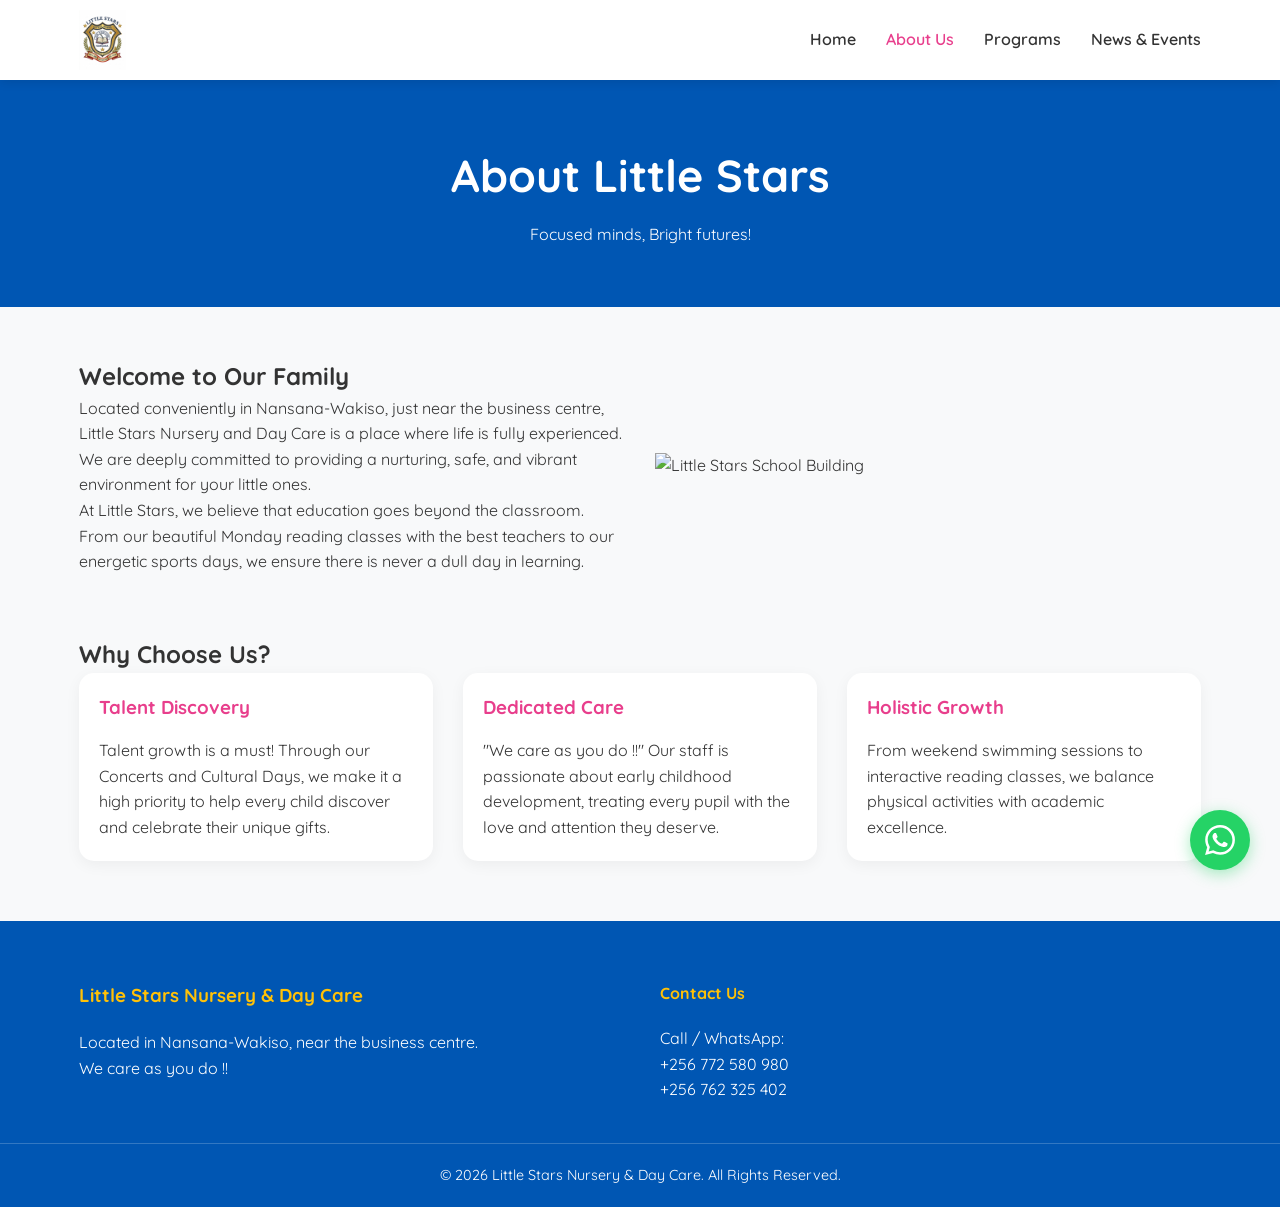
==== about.html @ c2364128 "Initial commit" ====
<!DOCTYPE html>
<html lang="en">
<head>
    <meta charset="UTF-8">
    <meta name="viewport" content="width=device-width, initial-scale=1.0">
    <title>About Us | Little Stars Nursery & DayCare</title>
    
    <link rel="preconnect" href="https://fonts.googleapis.com">
    <link rel="preconnect" href="https://fonts.gstatic.com" crossorigin>
    <link href="https://fonts.googleapis.com/css2?family=Quicksand:wght@400;600;700&display=swap" rel="stylesheet">
    
    <link rel="stylesheet" href="style.css">
</head>
<body>

    <!-- Main Navigation Header -->
    <header class="site-header">
        <div class="container header-container">
            <div class="logo">
                <a href="home.html">
                    <img src="assets/logo.png" alt="Little Stars Nursery Logo">
                </a>
            </div>
            <nav class="main-nav">
                <ul class="nav-links">
                    <li><a href="home.html">Home</a></li>
                    <li><a href="about.html" class="active">About Us</a></li>
                    <li><a href="programs.html">Programs</a></li>
                    <li><a href="news.html">News & Events</a></li>
                </ul>
            </nav>
            <button class="mobile-menu-btn" aria-label="Open Menu">
                <span class="hamburger"></span>
            </button>
        </div>
    </header>

    <main>
        <!-- Page Title Section -->
        <section class="page-header">
            <div class="container">
                <h1>About Little Stars</h1>
                <p>Focused minds, Bright futures!</p>
            </div>
        </section>

        <!-- About Content Section -->
        <section class="about-content container">
            <div class="about-grid">
                <div class="about-text">
                    <h2>Welcome to Our Family</h2>
                    <p>Located conveniently in Nansana-Wakiso, just near the business centre, Little Stars Nursery and Day Care is a place where life is fully experienced. We are deeply committed to providing a nurturing, safe, and vibrant environment for your little ones.</p>
                    
                    <p>At Little Stars, we believe that education goes beyond the classroom. From our beautiful Monday reading classes with the best teachers to our energetic sports days, we ensure there is never a dull day in learning.</p>
                </div>
                <div class="about-image">
                    <!-- Placeholder for a good group photo or school building photo -->
                    <img src="assets/school-building.jpg" alt="Little Stars School Building" loading="lazy">
                </div>
            </div>

            <div class="core-values">
                <h2>Why Choose Us?</h2>
                <div class="values-grid">
                    <div class="value-card">
                        <h3>Talent Discovery</h3>
                        <p>Talent growth is a must! Through our Concerts and Cultural Days, we make it a high priority to help every child discover and celebrate their unique gifts.</p>
                    </div>
                    <div class="value-card">
                        <h3>Dedicated Care</h3>
                        <p>"We care as you do !!" Our staff is passionate about early childhood development, treating every pupil with the love and attention they deserve.</p>
                    </div>
                    <div class="value-card">
                        <h3>Holistic Growth</h3>
                        <p>From weekend swimming sessions to interactive reading classes, we balance physical activities with academic excellence.</p>
                    </div>
                </div>
            </div>
        </section>
    </main>

    <!-- Professional Footer -->
    <footer class="site-footer">
        <div class="container footer-grid">
            <div class="footer-info">
                <h3>Little Stars Nursery & Day Care</h3>
                <p>Located in Nansana-Wakiso, near the business centre.<br>We care as you do !!</p>
            </div>
            <div class="footer-contact">
                <h4>Contact Us</h4>
                <p>Call / WhatsApp:</p>
                <p>+256 772 580 980</p> 
                <p>+256 762 325 402</p>
            </div>
        </div>
        <div class="footer-bottom">
            <p>&copy; 2026 Little Stars Nursery & Day Care. All Rights Reserved.</p>
        </div>
    </footer>

    <!-- Floating WhatsApp CTA -->
    <a href="https://wa.me/256762325402" class="floating-whatsapp" target="_blank" rel="noopener noreferrer" aria-label="Chat with us on WhatsApp">
        <svg viewBox="0 0 24 24" width="30" height="30" fill="currentColor">
            <path d="M17.472 14.382c-.297-.149-1.758-.867-2.03-.967-.273-.099-.471-.148-.67.15-.197.297-.767.966-.94 1.164-.173.199-.347.223-.644.075-.297-.15-1.255-.463-2.39-1.475-.883-.788-1.48-1.761-1.653-2.059-.173-.297-.018-.458.13-.606.134-.133.298-.347.446-.52.149-.174.198-.298.298-.497.099-.198.05-.371-.025-.52-.075-.149-.669-1.612-.916-2.207-.242-.579-.487-.5-.669-.51a12.8 12.8 0 0 0-.57-.01c-.198 0-.52.074-.792.372-.272.297-1.04 1.016-1.04 2.479 0 1.462 1.065 2.875 1.213 3.074.149.198 2.095 3.2 5.077 4.487.709.306 1.262.489 1.694.625.712.227 1.36.195 1.871.118.571-.085 1.758-.719 2.006-1.413.248-.694.248-1.289.173-1.413-.074-.124-.272-.198-.57-.347m-5.421 7.403h-.004a9.87 9.87 0 0 1-5.031-1.378l-.361-.214-3.741.982.998-3.648-.235-.374a9.86 9.86 0 0 1-1.51-5.26c.001-5.45 4.436-9.884 9.888-9.884 2.64 0 5.122 1.03 6.988 2.898a9.825 9.825 0 0 1 2.893 6.994c-.003 5.45-4.437 9.884-9.885 9.884m8.413-18.297A11.815 11.815 0 0 0 12.05 0C5.495 0 .16 5.335.157 11.892c0 2.096.547 4.142 1.588 5.945L.057 24l6.305-1.654a11.882 11.882 0 0 0 5.683 1.448h.005c6.554 0 11.89-5.335 11.893-11.893a11.821 11.821 0 0 0-3.48-8.413z"/>
        </svg>
    </a>

    <script src="app.js"></script>
</body>
</html>
---- style.css ----
/* ==========================================================================
   CSS Variables & Base Styles
   ========================================================================== */
:root {
    /* Playful but professional color palette */
    --primary-blue: #0056b3;
    --secondary-pink: #e83e8c;
    --accent-yellow: #ffc107;
    --text-dark: #333333;
    --text-light: #666666;
    --bg-light: #f8f9fa;
    --white: #ffffff;
    
    /* Typography */
    --font-main: 'Quicksand', sans-serif;
    
    /* Spacing & Shadows */
    --transition: all 0.3s ease;
    --card-shadow: 0 4px 15px rgba(0, 0, 0, 0.05);
    --card-shadow-hover: 0 10px 25px rgba(0, 0, 0, 0.1);
}

* {
    margin: 0;
    padding: 0;
    box-sizing: border-box;
}

body {
    font-family: var(--font-main);
    color: var(--text-dark);
    line-height: 1.6;
    background-color: var(--bg-light);
}

img {
    max-width: 100%;
    height: auto;
    display: block;
}

a {
    text-decoration: none;
    color: inherit;
}

.container {
    width: 90%;
    max-width: 1200px;
    margin: 0 auto;
    padding: 0 15px;
}

.section-title h2 {
    text-align: center;
    color: var(--primary-blue);
    font-size: 2.5rem;
    margin-bottom: 10px;
}

.section-title p {
    text-align: center;
    color: var(--text-light);
    margin-bottom: 40px;
    font-size: 1.1rem;
}

/* ==========================================================================
   Header & Navigation
   ========================================================================== */
.site-header {
    background: var(--white);
    box-shadow: 0 2px 10px rgba(0,0,0,0.1);
    position: sticky;
    top: 0;
    z-index: 1000;
}

.header-container {
    display: flex;
    justify-content: space-between;
    align-items: center;
    height: 80px;
}

.logo img {
    height: 60px;
}

.nav-links {
    display: flex;
    list-style: none;
    gap: 30px;
}

.nav-links a {
    font-weight: 600;
    color: var(--text-dark);
    transition: var(--transition);
}

.nav-links a:hover,
.nav-links a.active {
    color: var(--secondary-pink);
}

.mobile-menu-btn {
    display: none;
    background: none;
    border: none;
    cursor: pointer;
}

.hamburger {
    display: block;
    width: 25px;
    height: 3px;
    background: var(--primary-blue);
    position: relative;
}

.hamburger::before,
.hamburger::after {
    content: '';
    position: absolute;
    width: 25px;
    height: 3px;
    background: var(--primary-blue);
    left: 0;
}

.hamburger::before { top: -8px; }
.hamburger::after { bottom: -8px; }

/* ==========================================================================
   Hero Section (Home Page)
   ========================================================================== */
.hero-section {
    background: linear-gradient(rgba(0, 86, 179, 0.8), rgba(232, 62, 140, 0.8)), url('assets/school-building.jpg') center/cover;
    color: var(--white);
    text-align: center;
    padding: 100px 20px;
}

.hero-content h1 {
    font-size: 3.5rem;
    margin-bottom: 20px;
}

.hero-content p {
    font-size: 1.2rem;
    max-width: 700px;
    margin: 0 auto 30px;
}

.hero-buttons {
    display: flex;
    gap: 20px;
    justify-content: center;
}

.btn {
    padding: 12px 30px;
    border-radius: 50px;
    font-weight: 700;
    transition: var(--transition);
    cursor: pointer;
    border: none;
}

.primary-btn {
    background-color: var(--accent-yellow);
    color: var(--text-dark);
}

.primary-btn:hover {
    background-color: #e0a800;
}

.secondary-btn {
    background-color: transparent;
    border: 2px solid var(--white);
    color: var(--white);
}

.secondary-btn:hover {
    background-color: var(--white);
    color: var(--primary-blue);
}

/* ==========================================================================
   Page Headers (About, Programs, News)
   ========================================================================== */
.page-header {
    background-color: var(--primary-blue);
    color: var(--white);
    text-align: center;
    padding: 60px 20px;
    margin-bottom: 50px;
}

.page-header h1 {
    font-size: 2.8rem;
    margin-bottom: 10px;
}

/* ==========================================================================
   Grids & Cards (Shared across all pages)
   ========================================================================== */
.programs-grid,
.about-grid,
.values-grid,
.video-grid {
    display: grid;
    gap: 30px;
    margin-bottom: 60px;
}

.programs-grid, .values-grid, .video-grid {
    grid-template-columns: repeat(auto-fit, minmax(300px, 1fr));
}

.about-grid {
    grid-template-columns: 1fr 1fr;
    align-items: center;
}

.program-card, .value-card {
    background: var(--white);
    border-radius: 15px;
    overflow: hidden;
    box-shadow: var(--card-shadow);
    transition: var(--transition);
    padding: 20px; /* For value cards */
}

.program-card {
    padding: 0; /* Override for image cards */
}

.program-card:hover, .value-card:hover {
    transform: translateY(-5px);
    box-shadow: var(--card-shadow-hover);
}

.card-image {
    width: 100%;
    height: 250px;
    object-fit: cover;
}

.card-content {
    padding: 25px;
}

.card-content h3, .value-card h3 {
    color: var(--secondary-pink);
    margin-bottom: 15px;
}

.btn-learn-more {
    background-color: var(--primary-blue);
    color: var(--white);
    border: none;
    padding: 10px 20px;
    border-radius: 5px;
    margin-top: 15px;
    cursor: pointer;
    font-weight: 600;
    transition: var(--transition);
}

.btn-learn-more:hover {
    background-color: var(--secondary-pink);
}

/* ==========================================================================
   Tabs Section (Home Page)
   ========================================================================== */
.tab-buttons {
    display: flex;
    justify-content: center;
    gap: 15px;
    margin-bottom: 30px;
    flex-wrap: wrap;
}

.tab-btn {
    padding: 10px 25px;
    border: 2px solid var(--primary-blue);
    background: transparent;
    color: var(--primary-blue);
    border-radius: 50px;
    cursor: pointer;
    font-weight: 600;
    transition: var(--transition);
}

.tab-btn.active, .tab-btn:hover {
    background: var(--primary-blue);
    color: var(--white);
}

.tab-content {
    display: none;
    animation: fadeIn 0.5s;
    background: var(--white);
    border-radius: 15px;
    overflow: hidden;
    box-shadow: var(--card-shadow);
}

.tab-content.active {
    display: flex; /* Flex to sit image and text side-by-side */
}

.tab-content img {
    width: 50%;
    object-fit: cover;
}

.tab-text {
    padding: 40px;
    width: 50%;
    display: flex;
    flex-direction: column;
    justify-content: center;
}

.tab-text h3 {
    color: var(--secondary-pink);
    margin-bottom: 15px;
    font-size: 1.8rem;
}

@keyframes fadeIn {
    from { opacity: 0; transform: translateY(10px); }
    to { opacity: 1; transform: translateY(0); }
}

/* ==========================================================================
   News & Events Layouts
   ========================================================================== */
.video-wrapper iframe {
    border-radius: 15px 15px 0 0;
}

.event-list {
    list-style: none;
    max-width: 800px;
    margin: 0 auto;
}

.event-item {
    background: var(--white);
    margin-bottom: 15px;
    padding: 20px 30px;
    border-radius: 10px;
    display: flex;
    justify-content: space-between;
    align-items: center;
    box-shadow: var(--card-shadow);
    border-left: 5px solid var(--accent-yellow);
}

.event-date {
    font-weight: 700;
    color: var(--primary-blue);
}

/* ==========================================================================
   Footer & Floating WhatsApp
   ========================================================================== */
.site-footer {
    background-color: var(--primary-blue);
    color: var(--white);
    padding: 60px 0 20px;
    margin-top: 60px;
}

.footer-grid {
    display: grid;
    grid-template-columns: repeat(auto-fit, minmax(250px, 1fr));
    gap: 40px;
    margin-bottom: 40px;
}

.footer-info h3, .footer-contact h4 {
    margin-bottom: 20px;
    color: var(--accent-yellow);
}

.footer-bottom {
    text-align: center;
    padding-top: 20px;
    border-top: 1px solid rgba(255,255,255,0.2);
    font-size: 0.9rem;
}

.floating-whatsapp {
    position: fixed;
    bottom: 30px;
    right: 30px;
    background-color: #25D366; /* Official WhatsApp Green */
    color: white;
    width: 60px;
    height: 60px;
    border-radius: 50%;
    display: flex;
    align-items: center;
    justify-content: center;
    box-shadow: 0 4px 15px rgba(37, 211, 102, 0.4);
    z-index: 1000;
    transition: var(--transition);
}

.floating-whatsapp:hover {
    transform: scale(1.1);
}

/* ==========================================================================
   Responsive Media Queries
   ========================================================================== */
@media (max-width: 768px) {
    .nav-links {
        display: none; /* We will toggle this with JavaScript */
        flex-direction: column;
        position: absolute;
        top: 80px;
        left: 0;
        width: 100%;
        background: var(--white);
        padding: 20px;
        box-shadow: 0 10px 10px rgba(0,0,0,0.1);
    }
    
    .nav-links.nav-active {
        display: flex;
    }

    .mobile-menu-btn {
        display: block;
    }

    .about-grid {
        grid-template-columns: 1fr;
    }

    .tab-content.active {
        flex-direction: column;
    }

    .tab-content img, .tab-text {
        width: 100%;
    }
    
    .hero-content h1 {
        font-size: 2.5rem;
    }
    
    .hero-buttons {
        flex-direction: column;
    }
}
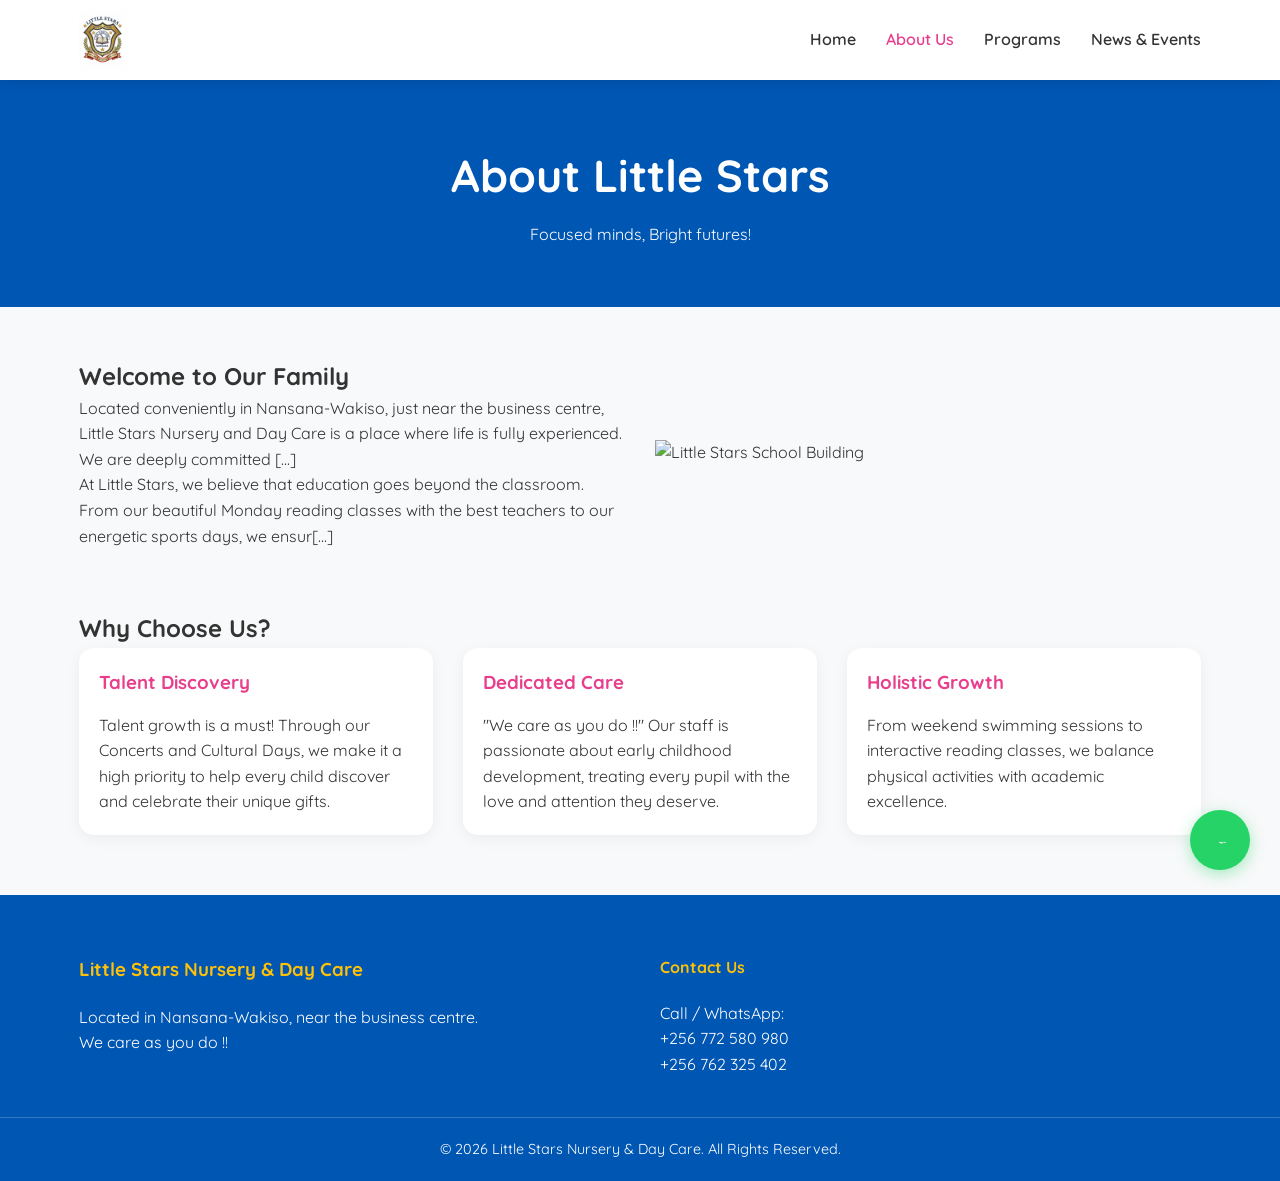
==== commit d57c619e: "Update navigation links to use index.html (about.html)" ====
--- a/about.html
+++ b/about.html
@@ -17,13 +17,13 @@
     <header class="site-header">
         <div class="container header-container">
             <div class="logo">
-                <a href="home.html">
+                <a href="index.html">
                     <img src="assets/logo.png" alt="Little Stars Nursery Logo">
                 </a>
             </div>
             <nav class="main-nav">
                 <ul class="nav-links">
-                    <li><a href="home.html">Home</a></li>
+                    <li><a href="index.html">Home</a></li>
                     <li><a href="about.html" class="active">About Us</a></li>
                     <li><a href="programs.html">Programs</a></li>
                     <li><a href="news.html">News & Events</a></li>
@@ -49,9 +49,9 @@
             <div class="about-grid">
                 <div class="about-text">
                     <h2>Welcome to Our Family</h2>
-                    <p>Located conveniently in Nansana-Wakiso, just near the business centre, Little Stars Nursery and Day Care is a place where life is fully experienced. We are deeply committed to providing a nurturing, safe, and vibrant environment for your little ones.</p>
+                    <p>Located conveniently in Nansana-Wakiso, just near the business centre, Little Stars Nursery and Day Care is a place where life is fully experienced. We are deeply committed [...]
                     
-                    <p>At Little Stars, we believe that education goes beyond the classroom. From our beautiful Monday reading classes with the best teachers to our energetic sports days, we ensure there is never a dull day in learning.</p>
+                    <p>At Little Stars, we believe that education goes beyond the classroom. From our beautiful Monday reading classes with the best teachers to our energetic sports days, we ensur[...]
                 </div>
                 <div class="about-image">
                     <!-- Placeholder for a good group photo or school building photo -->
@@ -101,10 +101,10 @@
     <!-- Floating WhatsApp CTA -->
     <a href="https://wa.me/256762325402" class="floating-whatsapp" target="_blank" rel="noopener noreferrer" aria-label="Chat with us on WhatsApp">
         <svg viewBox="0 0 24 24" width="30" height="30" fill="currentColor">
-            <path d="M17.472 14.382c-.297-.149-1.758-.867-2.03-.967-.273-.099-.471-.148-.67.15-.197.297-.767.966-.94 1.164-.173.199-.347.223-.644.075-.297-.15-1.255-.463-2.39-1.475-.883-.788-1.48-1.761-1.653-2.059-.173-.297-.018-.458.13-.606.134-.133.298-.347.446-.52.149-.174.198-.298.298-.497.099-.198.05-.371-.025-.52-.075-.149-.669-1.612-.916-2.207-.242-.579-.487-.5-.669-.51a12.8 12.8 0 0 0-.57-.01c-.198 0-.52.074-.792.372-.272.297-1.04 1.016-1.04 2.479 0 1.462 1.065 2.875 1.213 3.074.149.198 2.095 3.2 5.077 4.487.709.306 1.262.489 1.694.625.712.227 1.36.195 1.871.118.571-.085 1.758-.719 2.006-1.413.248-.694.248-1.289.173-1.413-.074-.124-.272-.198-.57-.347m-5.421 7.403h-.004a9.87 9.87 0 0 1-5.031-1.378l-.361-.214-3.741.982.998-3.648-.235-.374a9.86 9.86 0 0 1-1.51-5.26c.001-5.45 4.436-9.884 9.888-9.884 2.64 0 5.122 1.03 6.988 2.898a9.825 9.825 0 0 1 2.893 6.994c-.003 5.45-4.437 9.884-9.885 9.884m8.413-18.297A11.815 11.815 0 0 0 12.05 0C5.495 0 .16 5.335.157 11.892c0 2.096.547 4.142 1.588 5.945L.057 24l6.305-1.654a11.882 11.882 0 0 0 5.683 1.448h.005c6.554 0 11.89-5.335 11.893-11.893a11.821 11.821 0 0 0-3.48-8.413z"/>
+            <path d="M17.472 14.382c-.297-.149-1.758-.867-2.03-.967-.273-.099-.471-.148-.67.15-.197.297-.767.966-.94 1.164-.173.199-.347.223-.644.075-.297-.15-1.255-.463-2.39-1.475-.883-.788-1.48[...]"/>
         </svg>
     </a>
 
     <script src="app.js"></script>
 </body>
-</html>+</html>
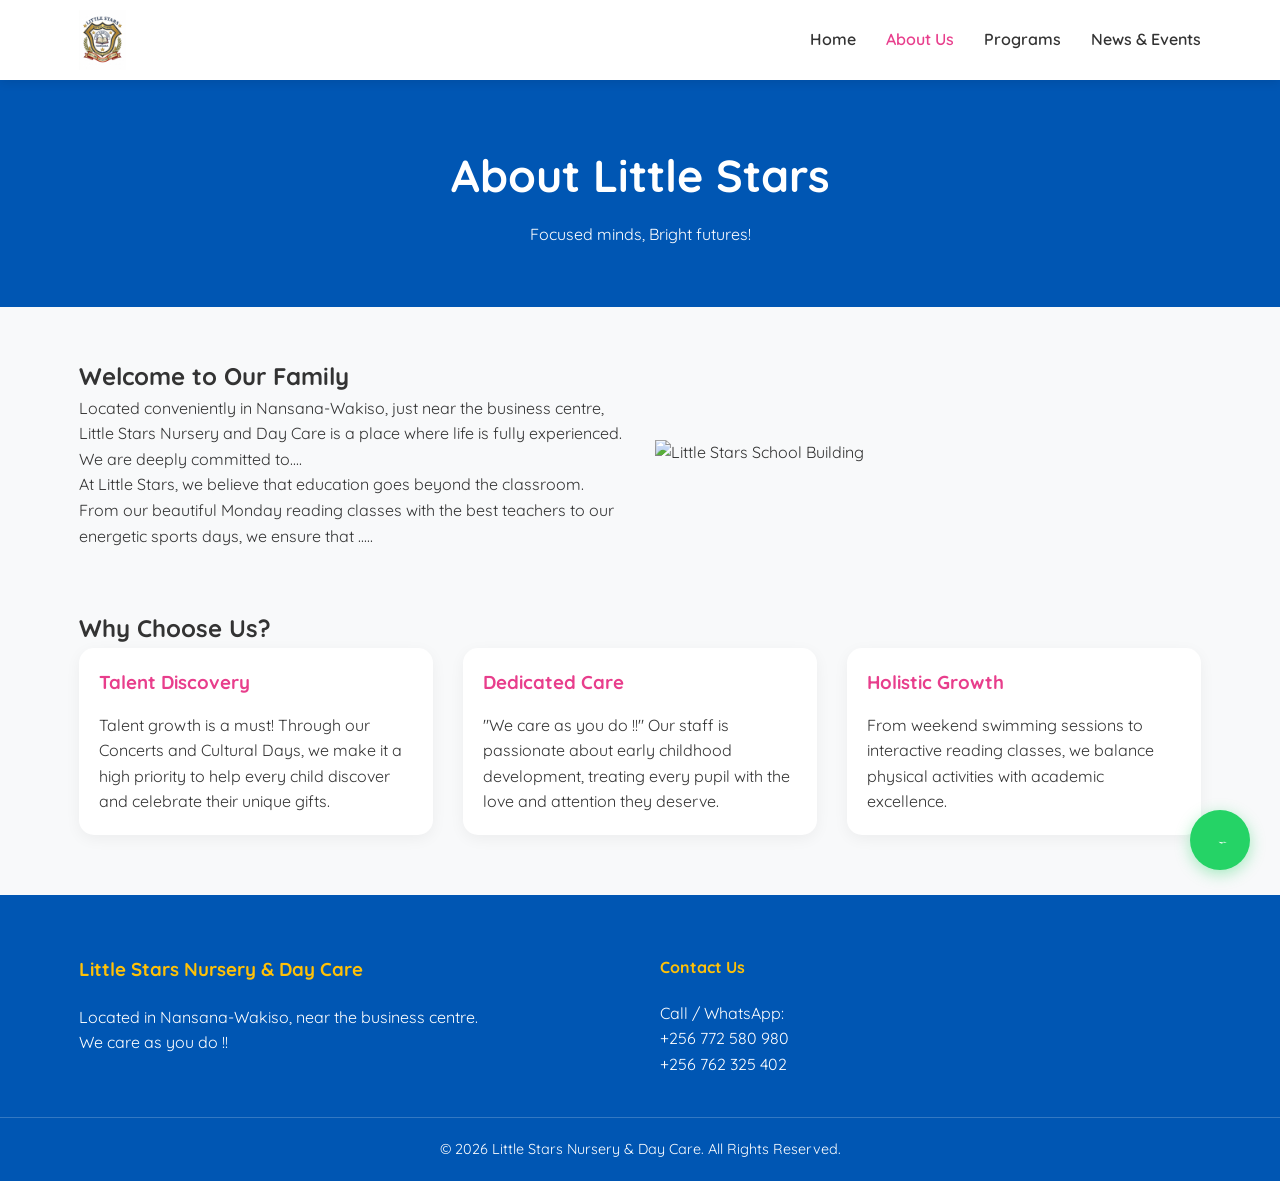
==== commit e245f1a9: "Update about.html" ====
--- a/about.html
+++ b/about.html
@@ -49,9 +49,9 @@
             <div class="about-grid">
                 <div class="about-text">
                     <h2>Welcome to Our Family</h2>
-                    <p>Located conveniently in Nansana-Wakiso, just near the business centre, Little Stars Nursery and Day Care is a place where life is fully experienced. We are deeply committed [...]
+                    <p>Located conveniently in Nansana-Wakiso, just near the business centre, Little Stars Nursery and Day Care is a place where life is fully experienced. We are deeply committed to.... 
                     
-                    <p>At Little Stars, we believe that education goes beyond the classroom. From our beautiful Monday reading classes with the best teachers to our energetic sports days, we ensur[...]
+                    <p>At Little Stars, we believe that education goes beyond the classroom. From our beautiful Monday reading classes with the best teachers to our energetic sports days, we ensure that .....
                 </div>
                 <div class="about-image">
                     <!-- Placeholder for a good group photo or school building photo -->
--- a/style.css
+++ b/style.css
@@ -2,7 +2,6 @@
    CSS Variables & Base Styles
    ========================================================================== */
 :root {
-    /* Playful but professional color palette */
     --primary-blue: #0056b3;
     --secondary-pink: #e83e8c;
     --accent-yellow: #ffc107;
@@ -10,11 +9,7 @@
     --text-light: #666666;
     --bg-light: #f8f9fa;
     --white: #ffffff;
-    
-    /* Typography */
     --font-main: 'Quicksand', sans-serif;
-    
-    /* Spacing & Shadows */
     --transition: all 0.3s ease;
     --card-shadow: 0 4px 15px rgba(0, 0, 0, 0.05);
     --card-shadow-hover: 0 10px 25px rgba(0, 0, 0, 0.1);
@@ -104,11 +99,14 @@
     color: var(--secondary-pink);
 }
 
+/* Mobile Menu Button - Updated for Animation */
 .mobile-menu-btn {
     display: none;
     background: none;
     border: none;
     cursor: pointer;
+    padding: 10px;
+    z-index: 1001;
 }
 
 .hamburger {
@@ -117,6 +115,7 @@
     height: 3px;
     background: var(--primary-blue);
     position: relative;
+    transition: var(--transition);
 }
 
 .hamburger::before,
@@ -127,13 +126,27 @@
     height: 3px;
     background: var(--primary-blue);
     left: 0;
+    transition: var(--transition);
 }
 
 .hamburger::before { top: -8px; }
 .hamburger::after { bottom: -8px; }
 
-/* ==========================================================================
-   Hero Section (Home Page)
+/* Active Hamburger State */
+.mobile-menu-btn.is-active .hamburger {
+    background: transparent;
+}
+.mobile-menu-btn.is-active .hamburger::before {
+    transform: rotate(45deg);
+    top: 0;
+}
+.mobile-menu-btn.is-active .hamburger::after {
+    transform: rotate(-45deg);
+    bottom: 0;
+}
+
+/* ==========================================================================
+   Hero Section
    ========================================================================== */
 .hero-section {
     background: linear-gradient(rgba(0, 86, 179, 0.8), rgba(232, 62, 140, 0.8)), url('assets/school-building.jpg') center/cover;
@@ -166,6 +179,7 @@
     transition: var(--transition);
     cursor: pointer;
     border: none;
+    display: inline-block;
 }
 
 .primary-btn {
@@ -189,7 +203,7 @@
 }
 
 /* ==========================================================================
-   Page Headers (About, Programs, News)
+   Page Headers
    ========================================================================== */
 .page-header {
     background-color: var(--primary-blue);
@@ -205,7 +219,7 @@
 }
 
 /* ==========================================================================
-   Grids & Cards (Shared across all pages)
+   Grids & Cards
    ========================================================================== */
 .programs-grid,
 .about-grid,
@@ -218,6 +232,7 @@
 
 .programs-grid, .values-grid, .video-grid {
     grid-template-columns: repeat(auto-fit, minmax(300px, 1fr));
+    align-items: start;
 }
 
 .about-grid {
@@ -225,20 +240,19 @@
     align-items: center;
 }
 
-.program-card, .value-card {
+.program-card, .value-card, .video-card {
     background: var(--white);
     border-radius: 15px;
     overflow: hidden;
     box-shadow: var(--card-shadow);
     transition: var(--transition);
-    padding: 20px; /* For value cards */
-}
-
-.program-card {
-    padding: 0; /* Override for image cards */
-}
-
-.program-card:hover, .value-card:hover {
+}
+
+.value-card {
+    padding: 20px;
+}
+
+.program-card:hover, .value-card:hover, .video-card:hover {
     transform: translateY(-5px);
     box-shadow: var(--card-shadow-hover);
 }
@@ -275,7 +289,30 @@
 }
 
 /* ==========================================================================
-   Tabs Section (Home Page)
+   Video Grid Fixes (TikTok Embeds)
+   ========================================================================== */
+/* Bulletproof responsive wrapper for 9:16 vertical video */
+.video-wrapper {
+    position: relative;
+    width: 100%;
+    padding-top: 177.77%; /* 16:9 ratio inverted */
+    background-color: #000;
+    border-radius: 15px 15px 0 0;
+    overflow: hidden;
+    touch-action: pan-y; /* Crucial: Allows mobile scrolling over the iframe */
+}
+
+.video-wrapper iframe {
+    position: absolute;
+    top: 0;
+    left: 0;
+    width: 100%;
+    height: 100%;
+    border: none;
+}
+
+/* ==========================================================================
+   Tabs Section
    ========================================================================== */
 .tab-buttons {
     display: flex;
@@ -311,7 +348,7 @@
 }
 
 .tab-content.active {
-    display: flex; /* Flex to sit image and text side-by-side */
+    display: flex;
 }
 
 .tab-content img {
@@ -339,12 +376,8 @@
 }
 
 /* ==========================================================================
-   News & Events Layouts
-   ========================================================================== */
-.video-wrapper iframe {
-    border-radius: 15px 15px 0 0;
-}
-
+   Event List
+   ========================================================================== */
 .event-list {
     list-style: none;
     max-width: 800px;
@@ -401,7 +434,7 @@
     position: fixed;
     bottom: 30px;
     right: 30px;
-    background-color: #25D366; /* Official WhatsApp Green */
+    background-color: #25D366;
     color: white;
     width: 60px;
     height: 60px;
@@ -423,7 +456,7 @@
    ========================================================================== */
 @media (max-width: 768px) {
     .nav-links {
-        display: none; /* We will toggle this with JavaScript */
+        display: none; 
         flex-direction: column;
         position: absolute;
         top: 80px;
@@ -432,6 +465,7 @@
         background: var(--white);
         padding: 20px;
         box-shadow: 0 10px 10px rgba(0,0,0,0.1);
+        text-align: center;
     }
     
     .nav-links.nav-active {
@@ -461,4 +495,9 @@
     .hero-buttons {
         flex-direction: column;
     }
-}+    
+    .video-grid {
+        max-width: 400px;
+        margin: 0 auto;
+    }
+}
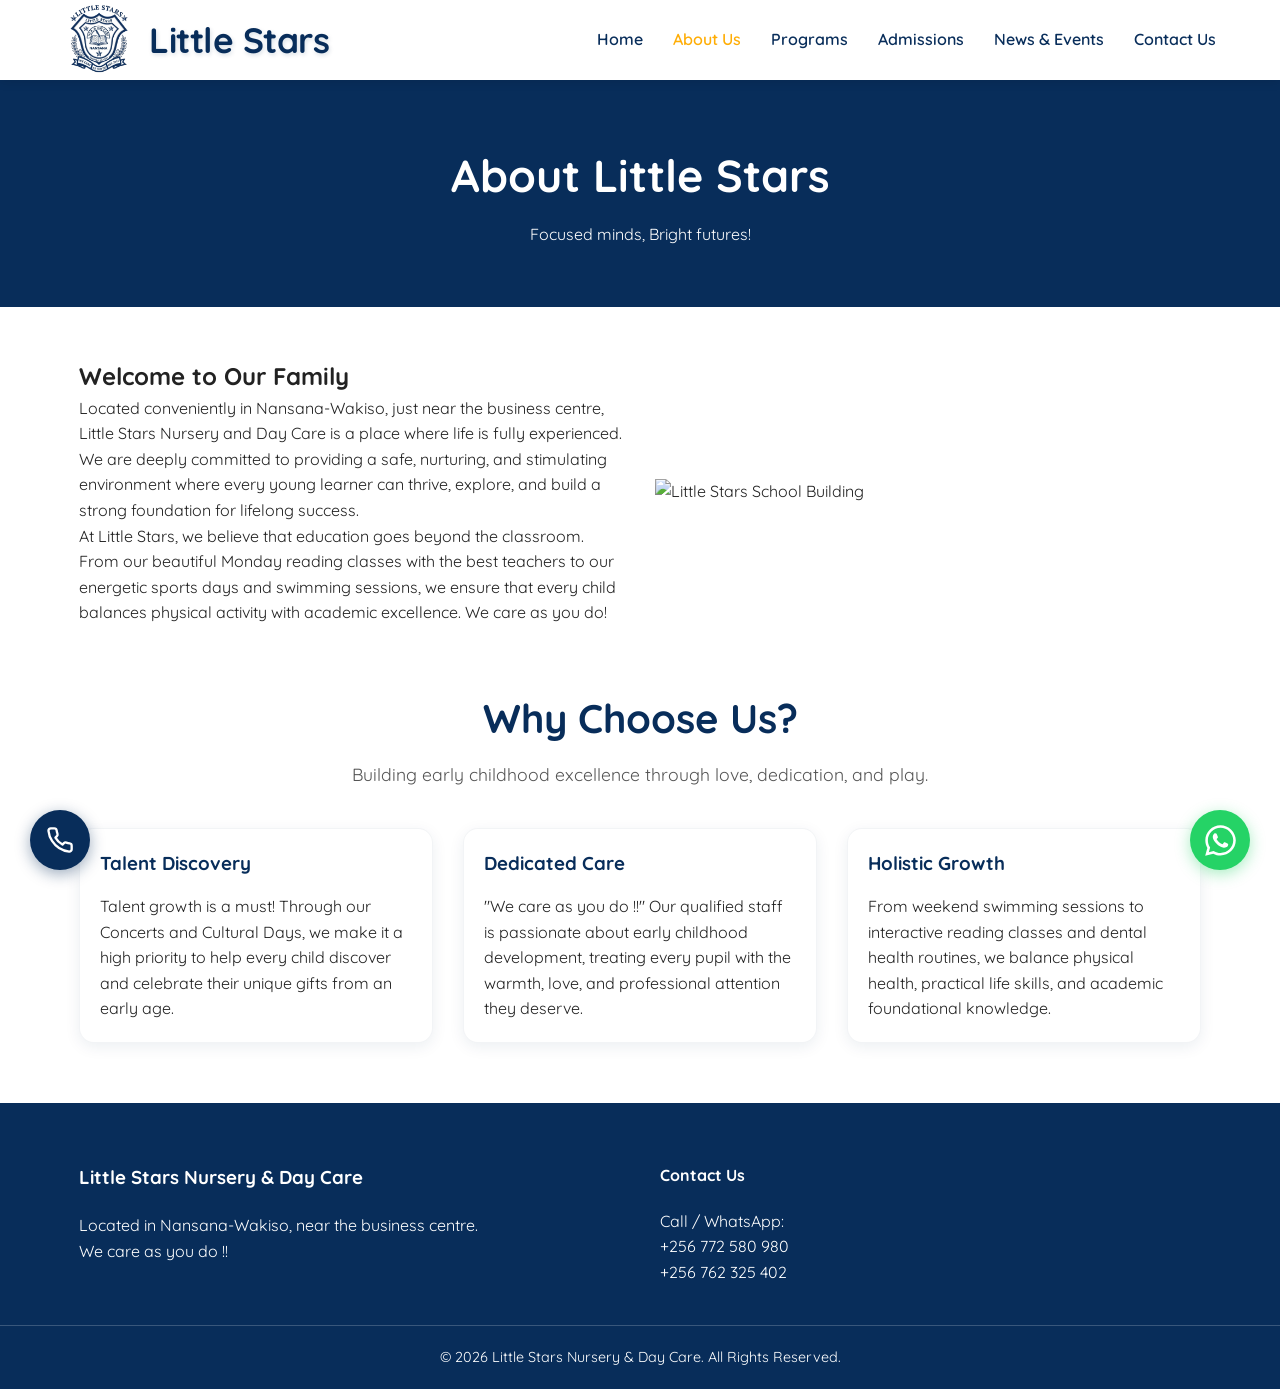
==== commit a5a25225: "Update about.html" ====
--- a/about.html
+++ b/about.html
@@ -3,11 +3,11 @@
 <head>
     <meta charset="UTF-8">
     <meta name="viewport" content="width=device-width, initial-scale=1.0">
-    <title>About Us | Little Stars Nursery & DayCare</title>
+    <title>About Us | Little Stars Nursery & Day Care</title>
     
     <link rel="preconnect" href="https://fonts.googleapis.com">
     <link rel="preconnect" href="https://fonts.gstatic.com" crossorigin>
-    <link href="https://fonts.googleapis.com/css2?family=Quicksand:wght@400;600;700&display=swap" rel="stylesheet">
+    <link href="https://fonts.googleapis.com/css2?family=Quicksand:wght@400;600;700;800&display=swap" rel="stylesheet">
     
     <link rel="stylesheet" href="style.css">
 </head>
@@ -17,8 +17,9 @@
     <header class="site-header">
         <div class="container header-container">
             <div class="logo">
-                <a href="index.html">
+                <a href="index.html" class="brand-container">
                     <img src="assets/logo.png" alt="Little Stars Nursery Logo">
+                    <span class="brand-text">Little Stars</span>
                 </a>
             </div>
             <nav class="main-nav">
@@ -26,7 +27,9 @@
                     <li><a href="index.html">Home</a></li>
                     <li><a href="about.html" class="active">About Us</a></li>
                     <li><a href="programs.html">Programs</a></li>
+                    <li><a href="admissions.html">Admissions</a></li>
                     <li><a href="news.html">News & Events</a></li>
+                    <li><a href="contact.html">Contact Us</a></li>
                 </ul>
             </nav>
             <button class="mobile-menu-btn" aria-label="Open Menu">
@@ -49,30 +52,32 @@
             <div class="about-grid">
                 <div class="about-text">
                     <h2>Welcome to Our Family</h2>
-                    <p>Located conveniently in Nansana-Wakiso, just near the business centre, Little Stars Nursery and Day Care is a place where life is fully experienced. We are deeply committed to.... 
-                    
-                    <p>At Little Stars, we believe that education goes beyond the classroom. From our beautiful Monday reading classes with the best teachers to our energetic sports days, we ensure that .....
+                    <p>Located conveniently in Nansana-Wakiso, just near the business centre, Little Stars Nursery and Day Care is a place where life is fully experienced. We are deeply committed to providing a safe, nurturing, and stimulating environment where every young learner can thrive, explore, and build a strong foundation for lifelong success.</p>
+                    <p>At Little Stars, we believe that education goes beyond the classroom. From our beautiful Monday reading classes with the best teachers to our energetic sports days and swimming sessions, we ensure that every child balances physical activity with academic excellence. We care as you do!</p>
                 </div>
                 <div class="about-image">
-                    <!-- Placeholder for a good group photo or school building photo -->
                     <img src="assets/school-building.jpg" alt="Little Stars School Building" loading="lazy">
                 </div>
             </div>
 
+            <!-- Core Values -->
             <div class="core-values">
-                <h2>Why Choose Us?</h2>
+                <div class="section-title">
+                    <h2>Why Choose Us?</h2>
+                    <p>Building early childhood excellence through love, dedication, and play.</p>
+                </div>
                 <div class="values-grid">
                     <div class="value-card">
                         <h3>Talent Discovery</h3>
-                        <p>Talent growth is a must! Through our Concerts and Cultural Days, we make it a high priority to help every child discover and celebrate their unique gifts.</p>
+                        <p>Talent growth is a must! Through our Concerts and Cultural Days, we make it a high priority to help every child discover and celebrate their unique gifts from an early age.</p>
                     </div>
                     <div class="value-card">
                         <h3>Dedicated Care</h3>
-                        <p>"We care as you do !!" Our staff is passionate about early childhood development, treating every pupil with the love and attention they deserve.</p>
+                        <p>"We care as you do !!" Our qualified staff is passionate about early childhood development, treating every pupil with the warmth, love, and professional attention they deserve.</p>
                     </div>
                     <div class="value-card">
                         <h3>Holistic Growth</h3>
-                        <p>From weekend swimming sessions to interactive reading classes, we balance physical activities with academic excellence.</p>
+                        <p>From weekend swimming sessions to interactive reading classes and dental health routines, we balance physical health, practical life skills, and academic foundational knowledge.</p>
                     </div>
                 </div>
             </div>
@@ -98,10 +103,17 @@
         </div>
     </footer>
 
+    <!-- Floating Call Button -->
+    <a href="tel:+256762325402" class="floating-call" aria-label="Call Us">
+        <svg width="28" height="28" viewBox="0 0 24 24" fill="none" stroke="currentColor" stroke-width="2" stroke-linecap="round" stroke-linejoin="round">
+            <path d="M22 16.92v3a2 2 0 0 1-2.18 2 19.79 19.79 0 0 1-8.63-3.07 19.5 19.5 0 0 1-6-6 19.79 19.79 0 0 1-3.07-8.67A2 2 0 0 1 4.11 2h3a2 2 0 0 1 2 1.72 12.84 12.84 0 0 0 .7 2.81 2 2 0 0 1-.45 2.11L8.09 9.91a16 16 0 0 0 6 6l1.27-1.27a2 2 0 0 1 2.11-.45 12.84 12.84 0 0 0 2.81.7A2 2 0 0 1 22 16.92z"></path>
+        </svg>
+    </a>
+
     <!-- Floating WhatsApp CTA -->
     <a href="https://wa.me/256762325402" class="floating-whatsapp" target="_blank" rel="noopener noreferrer" aria-label="Chat with us on WhatsApp">
-        <svg viewBox="0 0 24 24" width="30" height="30" fill="currentColor">
-            <path d="M17.472 14.382c-.297-.149-1.758-.867-2.03-.967-.273-.099-.471-.148-.67.15-.197.297-.767.966-.94 1.164-.173.199-.347.223-.644.075-.297-.15-1.255-.463-2.39-1.475-.883-.788-1.48[...]"/>
+        <svg xmlns="http://www.w3.org/2000/svg" viewBox="0 0 448 512" width="35" height="35" fill="#ffffff">
+            <path d="M380.9 97.1C339 55.1 283.2 32 223.9 32c-122.4 0-222 99.6-222 222 0 39.1 10.2 77.3 29.6 111L0 480l117.7-30.9c32.4 17.7 68.9 27 106.1 27h.1c122.3 0 224.1-99.6 224.1-222 0-59.3-25.2-115-67.1-157zm-157 341.6c-33.2 0-65.7-8.9-94-25.7l-6.7-4-69.8 18.3L72 359.2l-4.4-7c-18.5-29.4-28.2-63.3-28.2-98.2 0-101.7 82.8-184.5 184.6-184.5 49.3 0 95.6 19.2 130.4 54.1 34.8 34.9 56.2 81.2 56.1 130.5 0 101.8-84.9 184.6-186.6 184.6zm101.2-138.2c-5.5-2.8-32.8-16.2-37.9-18-5.1-1.9-8.8-2.8-12.5 2.8-3.7 5.6-14.3 18-17.6 21.8-3.2 3.7-6.5 4.2-12 1.4-32.6-16.3-54-29.1-75.5-66-5.7-9.8 5.7-9.1 16.3-30.3 1.8-3.7 .9-6.9-.5-9.7-1.4-2.8-12.5-30.1-17.1-41.2-4.5-10.8-9.1-9.3-12.5-9.5-3.2-.2-6.9-.2-10.6-.2-3.7 0-9.7 1.4-14.8 6.9-5.1 5.6-19.4 19-19.4 46.3 0 27.3 19.9 53.7 22.6 57.4 2.8 3.7 39.1 59.7 94.8 83.8 35.2 15.2 49 16.5 66.6 13.9 10.7-1.6 32.8-13.4 37.4-26.4 4.6-13 4.6-24.1 3.2-26.4-1.3-2.5-5-3.9-10.5-6.6z"/>
         </svg>
     </a>
 
--- a/style.css
+++ b/style.css
@@ -1,18 +1,18 @@
 /* ==========================================================================
-   CSS Variables & Base Styles
+   CSS Variables & Base Styles (Blue, White & Fun Yellow Theme)
    ========================================================================== */
 :root {
-    --primary-blue: #0056b3;
-    --secondary-pink: #e83e8c;
-    --accent-yellow: #ffc107;
-    --text-dark: #333333;
-    --text-light: #666666;
-    --bg-light: #f8f9fa;
+    --primary-blue: #082d5a; 
+    --secondary-blue: #1c5296; 
+    --fun-accent: #FFAD05; 
+    --text-dark: #222222; 
+    --text-light: #555555;
+    --bg-light: #ffffff; 
     --white: #ffffff;
     --font-main: 'Quicksand', sans-serif;
     --transition: all 0.3s ease;
-    --card-shadow: 0 4px 15px rgba(0, 0, 0, 0.05);
-    --card-shadow-hover: 0 10px 25px rgba(0, 0, 0, 0.1);
+    --card-shadow: 0 4px 15px rgba(8, 45, 90, 0.08); 
+    --card-shadow-hover: 0 10px 25px rgba(8, 45, 90, 0.15);
 }
 
 * {
@@ -26,6 +26,39 @@
     color: var(--text-dark);
     line-height: 1.6;
     background-color: var(--bg-light);
+    position: relative; 
+    min-height: 100vh;
+}
+
+/* ==========================================================================
+   The Badge Background Watermark (Fixed Visibility)
+   ========================================================================== */
+body::before {
+    content: "";
+    position: fixed; 
+    top: 0;
+    left: 0;
+    width: 100%;
+    height: 100%;
+    background-image: url('1788095920454.png'); 
+    background-position: center;
+    background-repeat: no-repeat;
+    background-size: 80% auto; 
+    opacity: 0.10; 
+    z-index: 1; 
+    pointer-events: none; 
+}
+
+/* Elevates content so it sits securely on top of the watermark */
+.site-header, 
+.hero-content, 
+.container, 
+.page-header h1, 
+.site-footer .footer-grid,
+.site-footer .footer-bottom,
+.floating-whatsapp {
+    position: relative;
+    z-index: 2;
 }
 
 img {
@@ -75,11 +108,32 @@
     display: flex;
     justify-content: space-between;
     align-items: center;
-    height: 80px;
+    height: auto; 
+    min-height: 70px; 
+    padding: 5px 0;
+    transition: var(--transition);
+}
+
+.brand-container {
+    display: flex;
+    align-items: center;
+    gap: 15px; 
+}
+
+.brand-text {
+    font-family: var(--font-main);
+    font-size: 2.2rem;
+    font-weight: 800;
+    color: var(--primary-blue);
+    letter-spacing: -0.5px;
+    text-shadow: 1px 2px 4px rgba(8, 45, 90, 0.15); 
 }
 
 .logo img {
-    height: 60px;
+    height: 70px; 
+    width: auto;
+    object-fit: contain;
+    transition: var(--transition);
 }
 
 .nav-links {
@@ -90,16 +144,16 @@
 
 .nav-links a {
     font-weight: 600;
-    color: var(--text-dark);
+    color: var(--primary-blue);
     transition: var(--transition);
 }
 
 .nav-links a:hover,
 .nav-links a.active {
-    color: var(--secondary-pink);
-}
-
-/* Mobile Menu Button - Updated for Animation */
+    color: var(--fun-accent); 
+}
+
+/* Mobile Menu Button */
 .mobile-menu-btn {
     display: none;
     background: none;
@@ -132,7 +186,6 @@
 .hamburger::before { top: -8px; }
 .hamburger::after { bottom: -8px; }
 
-/* Active Hamburger State */
 .mobile-menu-btn.is-active .hamburger {
     background: transparent;
 }
@@ -146,10 +199,10 @@
 }
 
 /* ==========================================================================
-   Hero Section
+   Hero Section 
    ========================================================================== */
 .hero-section {
-    background: linear-gradient(rgba(0, 86, 179, 0.8), rgba(232, 62, 140, 0.8)), url('assets/school-building.jpg') center/cover;
+    background: linear-gradient(rgba(8, 45, 90, 0.4), rgba(28, 82, 150, 0.4)), url('assets/1ec0d204-5974-47c2-bbf3-a21944ba8c50.jpg') center/cover;
     color: var(--white);
     text-align: center;
     padding: 100px 20px;
@@ -158,12 +211,17 @@
 .hero-content h1 {
     font-size: 3.5rem;
     margin-bottom: 20px;
+    text-shadow: 2px 2px 8px rgba(0, 0, 0, 0.8); 
 }
 
 .hero-content p {
     font-size: 1.2rem;
     max-width: 700px;
     margin: 0 auto 30px;
+    padding: 0 15px; 
+    line-height: 1.8; 
+    font-weight: 500; 
+    text-shadow: 2px 2px 10px rgba(0, 0, 0, 0.9), 0px 0px 4px rgba(0, 0, 0, 0.8); 
 }
 
 .hero-buttons {
@@ -180,26 +238,37 @@
     cursor: pointer;
     border: none;
     display: inline-block;
+    text-align: center;
 }
 
 .primary-btn {
-    background-color: var(--accent-yellow);
-    color: var(--text-dark);
+    background-color: var(--white);
+    color: var(--primary-blue);
+    border: 2px solid var(--white);
+    box-shadow: 0 4px 15px rgba(0, 0, 0, 0.2);
 }
 
 .primary-btn:hover {
-    background-color: #e0a800;
+    background-color: var(--fun-accent);
+    color: var(--white);
+    border-color: var(--fun-accent);
+    transform: translateY(-3px);
+    box-shadow: 0 6px 15px rgba(255, 173, 5, 0.4);
 }
 
 .secondary-btn {
-    background-color: transparent;
-    border: 2px solid var(--white);
-    color: var(--white);
+    background-color: #25D366; 
+    border: 2px solid #25D366;
+    color: var(--white);
+    box-shadow: 0 4px 15px rgba(37, 211, 102, 0.4);
 }
 
 .secondary-btn:hover {
-    background-color: var(--white);
-    color: var(--primary-blue);
+    background-color: #128C7E; 
+    border-color: #128C7E;
+    color: var(--white);
+    transform: translateY(-2px);
+    box-shadow: 0 6px 20px rgba(37, 211, 102, 0.5);
 }
 
 /* ==========================================================================
@@ -219,18 +288,17 @@
 }
 
 /* ==========================================================================
-   Grids & Cards
+   Grids & Cards (Standard Content)
    ========================================================================== */
 .programs-grid,
 .about-grid,
-.values-grid,
-.video-grid {
+.values-grid {
     display: grid;
     gap: 30px;
     margin-bottom: 60px;
 }
 
-.programs-grid, .values-grid, .video-grid {
+.programs-grid, .values-grid {
     grid-template-columns: repeat(auto-fit, minmax(300px, 1fr));
     align-items: start;
 }
@@ -240,19 +308,20 @@
     align-items: center;
 }
 
-.program-card, .value-card, .video-card {
+.program-card, .value-card {
     background: var(--white);
     border-radius: 15px;
     overflow: hidden;
     box-shadow: var(--card-shadow);
     transition: var(--transition);
+    border: 1px solid rgba(8, 45, 90, 0.05);
 }
 
 .value-card {
     padding: 20px;
 }
 
-.program-card:hover, .value-card:hover, .video-card:hover {
+.program-card:hover, .value-card:hover {
     transform: translateY(-5px);
     box-shadow: var(--card-shadow-hover);
 }
@@ -268,7 +337,7 @@
 }
 
 .card-content h3, .value-card h3 {
-    color: var(--secondary-pink);
+    color: var(--primary-blue);
     margin-bottom: 15px;
 }
 
@@ -285,21 +354,45 @@
 }
 
 .btn-learn-more:hover {
-    background-color: var(--secondary-pink);
-}
-
-/* ==========================================================================
-   Video Grid Fixes (TikTok Embeds)
-   ========================================================================== */
-/* Bulletproof responsive wrapper for 9:16 vertical video */
+    background-color: var(--fun-accent);
+}
+
+/* ==========================================================================
+   Video Grid Fixes (TikTok Embeds Constrained)
+   ========================================================================== */
+.video-grid {
+    display: flex; 
+    justify-content: center; 
+    flex-wrap: wrap;
+    gap: 30px;
+    margin-bottom: 60px;
+}
+
+.video-card {
+    width: 100%;
+    max-width: 325px; 
+    margin: 0 auto; 
+    background: var(--white);
+    border-radius: 20px; 
+    overflow: hidden;
+    box-shadow: var(--card-shadow);
+    transition: var(--transition);
+    border: 1px solid rgba(8, 45, 90, 0.05);
+}
+
+.video-card:hover {
+    transform: translateY(-5px);
+    box-shadow: var(--card-shadow-hover);
+}
+
 .video-wrapper {
     position: relative;
     width: 100%;
-    padding-top: 177.77%; /* 16:9 ratio inverted */
-    background-color: #000;
-    border-radius: 15px 15px 0 0;
+    padding-top: 177.77%;
+    background-color: var(--primary-blue);
+    border-radius: 20px 20px 0 0;
     overflow: hidden;
-    touch-action: pan-y; /* Crucial: Allows mobile scrolling over the iframe */
+    touch-action: pan-y;
 }
 
 .video-wrapper iframe {
@@ -331,11 +424,13 @@
     cursor: pointer;
     font-weight: 600;
     transition: var(--transition);
+    margin: 5px 8px; /* FIX: Added margin for older browsers */
 }
 
 .tab-btn.active, .tab-btn:hover {
     background: var(--primary-blue);
     color: var(--white);
+    border-color: var(--primary-blue);
 }
 
 .tab-content {
@@ -347,13 +442,47 @@
     box-shadow: var(--card-shadow);
 }
 
+/* FIX: Centers items vertically */
 .tab-content.active {
     display: flex;
-}
-
+    align-items: center; 
+}
+
+/* FIX: Added min-height to balance with the video */
 .tab-content img {
     width: 50%;
+    min-height: 400px;
     object-fit: cover;
+}
+
+/* FIX: Controls the TikTok iframe and wrapper container on desktop */
+.tiktok-locked-container {
+    position: relative;
+    width: 100%;
+    max-width: 325px;
+    height: 520px; /* Hides internal scrolling/caption section */
+    overflow: hidden;
+    border-radius: 12px;
+    margin: 30px auto; 
+    box-shadow: 0 4px 15px rgba(8, 45, 90, 0.15); 
+    touch-action: auto;
+}
+
+.tiktok-locked-container iframe {
+    width: 100%;
+    height: 700px;
+    border: none;
+}
+
+.interaction-shield {
+    position: absolute;
+    bottom: 0;
+    left: 0;
+    width: 100%;
+    height: 25%; /* Keeps play button open */
+    z-index: 10;
+    background: transparent;
+    pointer-events: none; /* Allows taps to reach the play button directly */
 }
 
 .tab-text {
@@ -365,7 +494,7 @@
 }
 
 .tab-text h3 {
-    color: var(--secondary-pink);
+    color: var(--primary-blue);
     margin-bottom: 15px;
     font-size: 1.8rem;
 }
@@ -393,7 +522,7 @@
     justify-content: space-between;
     align-items: center;
     box-shadow: var(--card-shadow);
-    border-left: 5px solid var(--accent-yellow);
+    border-left: 6px solid var(--fun-accent); 
 }
 
 .event-date {
@@ -420,7 +549,7 @@
 
 .footer-info h3, .footer-contact h4 {
     margin-bottom: 20px;
-    color: var(--accent-yellow);
+    color: var(--white);
 }
 
 .footer-bottom {
@@ -450,16 +579,62 @@
 .floating-whatsapp:hover {
     transform: scale(1.1);
 }
-
-/* ==========================================================================
-   Responsive Media Queries
+/* Floating Call Button on the Left */
+.floating-call {
+    position: fixed;
+    bottom: 30px;
+    left: 30px; /* Positions it on the opposite side */
+    background-color: var(--primary-blue); /* Uses your dark blue theme color */
+    color: white;
+    width: 60px;
+    height: 60px;
+    border-radius: 50%;
+    display: flex;
+    align-items: center;
+    justify-content: center;
+    box-shadow: 0 4px 15px rgba(8, 45, 90, 0.4);
+    z-index: 1000;
+    transition: var(--transition);
+}
+
+.floating-call:hover {
+    transform: scale(1.1);
+    background-color: var(--fun-accent); /* Turns fun yellow when tapped/hovered */
+    color: var(--primary-blue);
+    box-shadow: 0 6px 20px rgba(255, 173, 5, 0.5);
+}
+
+/* ==========================================================================
+   Responsive Media Queries 
    ========================================================================== */
 @media (max-width: 768px) {
+    body::before {
+        background-size: 90% auto; 
+    }
+
+    .header-container {
+        height: auto;
+        min-height: 70px;
+    }
+
+    /* Mobile branding adjustments */
+    .brand-container {
+        gap: 10px; 
+    }
+
+    .brand-text {
+        font-size: 1.6rem; 
+    }
+    
+    .logo img {
+        height: 50px; 
+    }
+
     .nav-links {
         display: none; 
         flex-direction: column;
         position: absolute;
-        top: 80px;
+        top: 70px; 
         left: 0;
         width: 100%;
         background: var(--white);
@@ -484,20 +659,47 @@
         flex-direction: column;
     }
 
-    .tab-content img, .tab-text {
+    .tab-content img {
         width: 100%;
+        min-height: auto; /* Resets the min-height for mobile images */
+    }
+
+    /* FIX: Mobile TikTok video container sizing and spacing */
+    .tiktok-locked-container {
+        width: 90% !important; 
+        max-width: 350px !important; 
+        height: 480px !important; 
+        margin: 25px auto 0 !important; 
+    }
+
+    /* FIX: Centers the text nicely under the video on mobile */
+    .tab-text {
+        width: 100%;
+        padding: 30px 20px;
+        text-align: center; 
+        align-items: center;
     }
     
     .hero-content h1 {
         font-size: 2.5rem;
     }
     
+    .hero-section {
+        padding: 60px 20px 120px; 
+    }
+    
     .hero-buttons {
         flex-direction: column;
+        width: 100%;
+        gap: 0; /* FIX: Stops desktop gap from sneaking in */
     }
     
-    .video-grid {
-        max-width: 400px;
-        margin: 0 auto;
-    }
-}
+    .hero-buttons .btn {
+        width: 100%; 
+        margin-bottom: 10px; /* FIX: Tighter space below each button */
+    }
+
+    .hero-buttons .btn:last-child {
+        margin-bottom: 0; /* FIX: Removes extra space under the very last button */
+    }
+}
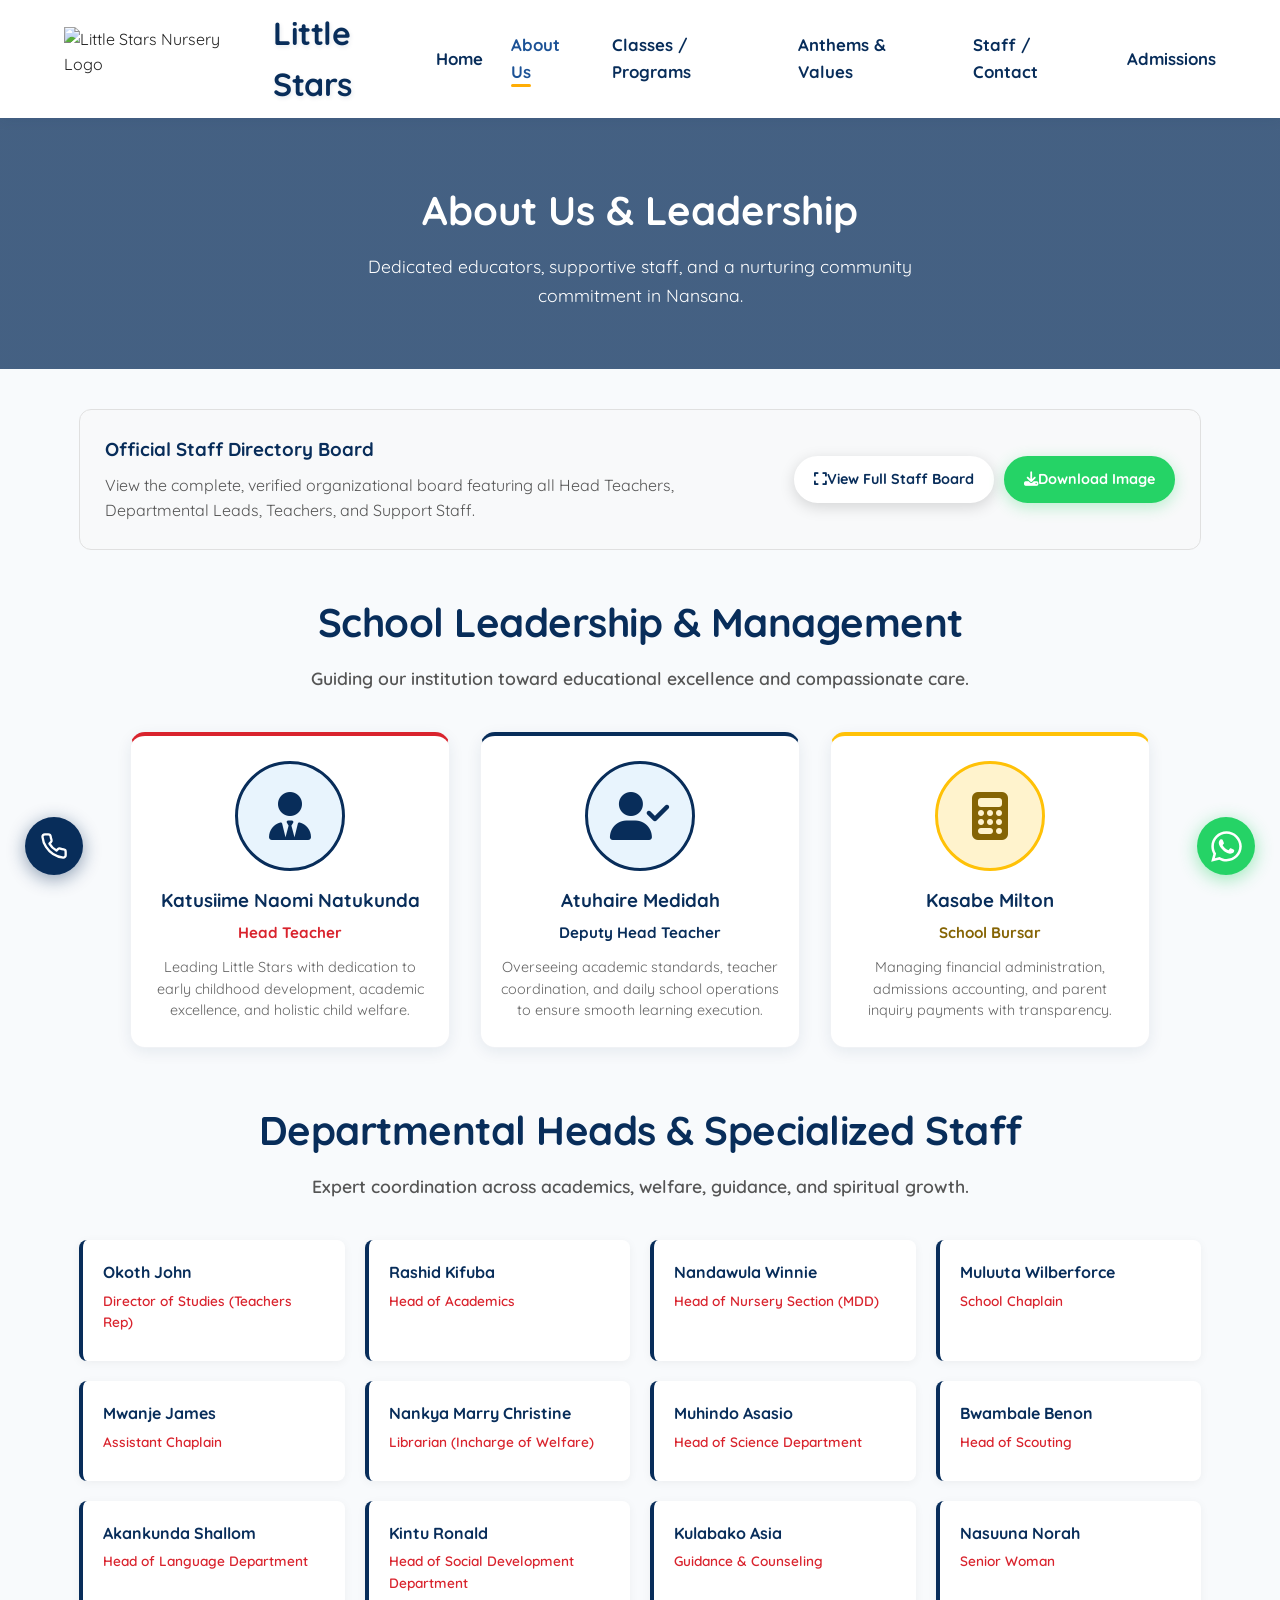
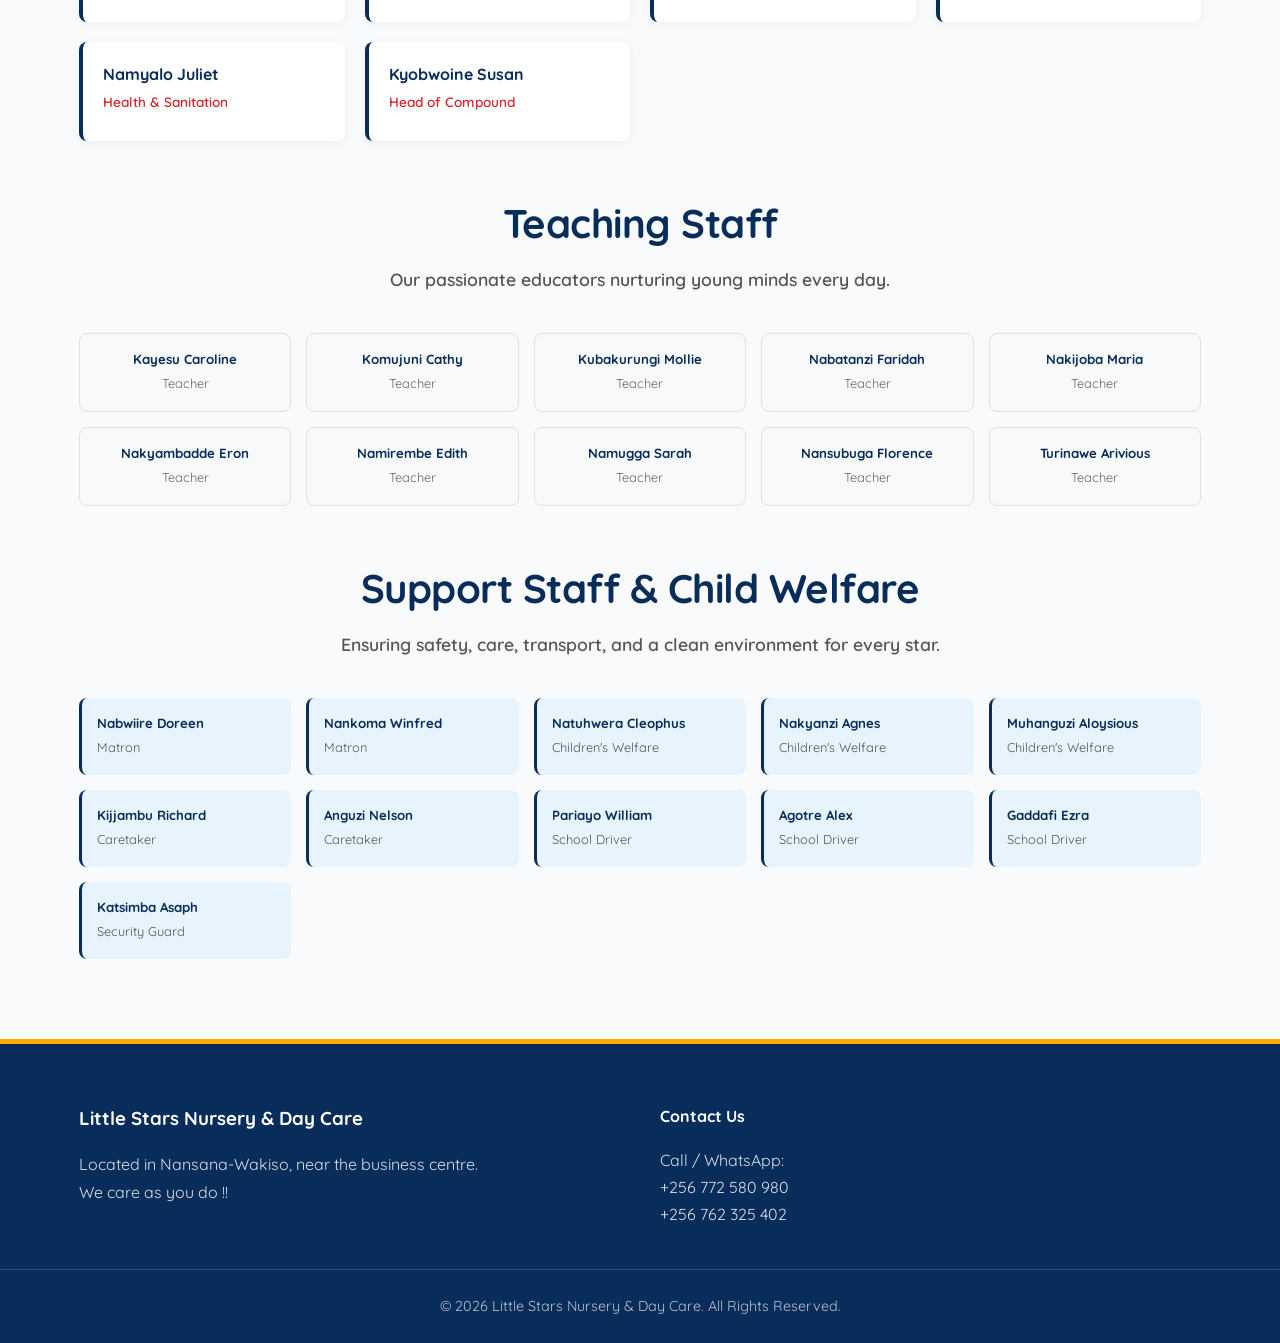
==== commit e429fde7: "Update about.html" ====
--- a/about.html
+++ b/about.html
@@ -3,12 +3,17 @@
 <head>
     <meta charset="UTF-8">
     <meta name="viewport" content="width=device-width, initial-scale=1.0">
-    <title>About Us | Little Stars Nursery & Day Care</title>
+    <title>About Us & Staff | Little Stars Nursery & Day Care</title>
     
+    <!-- Preloading fonts -->
     <link rel="preconnect" href="https://fonts.googleapis.com">
     <link rel="preconnect" href="https://fonts.gstatic.com" crossorigin>
     <link href="https://fonts.googleapis.com/css2?family=Quicksand:wght@400;600;700;800&display=swap" rel="stylesheet">
     
+    <!-- Font Awesome Icons -->
+    <link rel="stylesheet" href="https://cdnjs.cloudflare.com/ajax/libs/font-awesome/6.4.0/css/all.min.css">
+
+    <!-- Link to single stylesheet -->
     <link rel="stylesheet" href="style.css">
 </head>
 <body>
@@ -18,7 +23,7 @@
         <div class="container header-container">
             <div class="logo">
                 <a href="index.html" class="brand-container">
-                    <img src="assets/logo.png" alt="Little Stars Nursery Logo">
+                    <img src="1788095920454.png" alt="Little Stars Nursery Logo">
                     <span class="brand-text">Little Stars</span>
                 </a>
             </div>
@@ -26,63 +31,223 @@
                 <ul class="nav-links">
                     <li><a href="index.html">Home</a></li>
                     <li><a href="about.html" class="active">About Us</a></li>
-                    <li><a href="programs.html">Programs</a></li>
+                    <li><a href="classes.html">Classes / Programs</a></li>
+                    <li><a href="anthems.html">Anthems & Values</a></li>
+                    <li><a href="contact.html">Staff / Contact</a></li>
                     <li><a href="admissions.html">Admissions</a></li>
-                    <li><a href="news.html">News & Events</a></li>
-                    <li><a href="contact.html">Contact Us</a></li>
                 </ul>
             </nav>
-            <button class="mobile-menu-btn" aria-label="Open Menu">
+            <button class="mobile-menu-btn" aria-label="Toggle Navigation Menu">
                 <span class="hamburger"></span>
             </button>
         </div>
     </header>
 
     <main>
-        <!-- Page Title Section -->
-        <section class="page-header">
+        <!-- Page Title Banner -->
+        <section class="page-banner" style="background: linear-gradient(rgba(8, 45, 90, 0.75), rgba(8, 45, 90, 0.75)), url('20260831_150845.jpg') center/cover no-repeat; padding: 60px 0; text-align: center; color: #ffffff;">
             <div class="container">
-                <h1>About Little Stars</h1>
-                <p>Focused minds, Bright futures!</p>
-            </div>
-        </section>
-
-        <!-- About Content Section -->
-        <section class="about-content container">
-            <div class="about-grid">
-                <div class="about-text">
-                    <h2>Welcome to Our Family</h2>
-                    <p>Located conveniently in Nansana-Wakiso, just near the business centre, Little Stars Nursery and Day Care is a place where life is fully experienced. We are deeply committed to providing a safe, nurturing, and stimulating environment where every young learner can thrive, explore, and build a strong foundation for lifelong success.</p>
-                    <p>At Little Stars, we believe that education goes beyond the classroom. From our beautiful Monday reading classes with the best teachers to our energetic sports days and swimming sessions, we ensure that every child balances physical activity with academic excellence. We care as you do!</p>
-                </div>
-                <div class="about-image">
-                    <img src="assets/school-building.jpg" alt="Little Stars School Building" loading="lazy">
-                </div>
-            </div>
-
-            <!-- Core Values -->
-            <div class="core-values">
-                <div class="section-title">
-                    <h2>Why Choose Us?</h2>
-                    <p>Building early childhood excellence through love, dedication, and play.</p>
-                </div>
-                <div class="values-grid">
-                    <div class="value-card">
-                        <h3>Talent Discovery</h3>
-                        <p>Talent growth is a must! Through our Concerts and Cultural Days, we make it a high priority to help every child discover and celebrate their unique gifts from an early age.</p>
+                <h1 style="font-size: 2.5rem; margin-bottom: 10px;">About Us & Leadership</h1>
+                <p style="font-size: 1.1rem; max-width: 650px; margin: 0 auto;">Dedicated educators, supportive staff, and a nurturing community commitment in Nansana.</p>
+            </div>
+        </section>
+
+        <!-- Official Staff Board Interactive Feature -->
+        <section class="container" style="margin-top: 40px; margin-bottom: 40px;">
+            <div class="staff-board-cta" style="background: #f8f9fa; border: 1px solid #e0e0e0; border-radius: 12px; padding: 25px; display: flex; flex-wrap: wrap; align-items: center; justify-content: space-between; gap: 20px;">
+                <div style="flex: 1 1 300px;">
+                    <h3 style="color: #082d5a; margin-bottom: 8px;">Official Staff Directory Board</h3>
+                    <p style="color: #555; margin: 0;">View the complete, verified organizational board featuring all Head Teachers, Departmental Leads, Teachers, and Support Staff.</p>
+                </div>
+                <div style="display: flex; gap: 10px; flex-wrap: wrap;">
+                    <button onclick="openModal('20260831_145622_2.jpg', 'Little Stars Official Staff Directory Board')" class="btn primary-btn" style="font-size: 0.9rem; padding: 10px 18px;">
+                        <i class="fa-solid fa-expand"></i> View Full Staff Board
+                    </button>
+                    <a href="20260831_145622_2.jpg" download class="btn secondary-btn" style="font-size: 0.9rem; padding: 10px 18px;">
+                        <i class="fa-solid fa-download"></i> Download Image
+                    </a>
+                </div>
+            </div>
+        </section>
+
+        <!-- School Leadership -->
+        <section class="container" style="margin-bottom: 50px;">
+            <div class="section-title">
+                <h2>School Leadership & Management</h2>
+                <p>Guiding our institution toward educational excellence and compassionate care.</p>
+            </div>
+
+            <div style="display: flex; flex-wrap: wrap; justify-content: center; gap: 30px; margin-top: 30px;">
+                <!-- Head Teacher -->
+                <div class="program-card" style="flex: 0 1 320px; text-align: center; border-top: 4px solid #d9232d;">
+                    <div style="padding: 25px 20px;">
+                        <div style="width: 110px; height: 110px; border-radius: 50%; background: #e8f4fd; margin: 0 auto 15px; display: flex; align-items: center; justify-content: center; border: 3px solid #082d5a; overflow: hidden;">
+                            <i class="fa-solid fa-user-tie" style="font-size: 3rem; color: #082d5a;"></i>
+                        </div>
+                        <h3 style="margin-bottom: 5px; color: #082d5a;">Katusiime Naomi Natukunda</h3>
+                        <p style="color: #d9232d; font-weight: 700; font-size: 0.95rem; margin-bottom: 12px;">Head Teacher</p>
+                        <p style="font-size: 0.9rem; color: #666; line-height: 1.5;">Leading Little Stars with dedication to early childhood development, academic excellence, and holistic child welfare.</p>
                     </div>
-                    <div class="value-card">
-                        <h3>Dedicated Care</h3>
-                        <p>"We care as you do !!" Our qualified staff is passionate about early childhood development, treating every pupil with the warmth, love, and professional attention they deserve.</p>
+                </div>
+
+                <!-- Deputy Head Teacher -->
+                <div class="program-card" style="flex: 0 1 320px; text-align: center; border-top: 4px solid #082d5a;">
+                    <div style="padding: 25px 20px;">
+                        <div style="width: 110px; height: 110px; border-radius: 50%; background: #e8f4fd; margin: 0 auto 15px; display: flex; align-items: center; justify-content: center; border: 3px solid #082d5a; overflow: hidden;">
+                            <i class="fa-solid fa-user-check" style="font-size: 3rem; color: #082d5a;"></i>
+                        </div>
+                        <h3 style="margin-bottom: 5px; color: #082d5a;">Atuhaire Medidah</h3>
+                        <p style="color: #082d5a; font-weight: 700; font-size: 0.95rem; margin-bottom: 12px;">Deputy Head Teacher</p>
+                        <p style="font-size: 0.9rem; color: #666; line-height: 1.5;">Overseeing academic standards, teacher coordination, and daily school operations to ensure smooth learning execution.</p>
                     </div>
-                    <div class="value-card">
-                        <h3>Holistic Growth</h3>
-                        <p>From weekend swimming sessions to interactive reading classes and dental health routines, we balance physical health, practical life skills, and academic foundational knowledge.</p>
+                </div>
+
+                <!-- School Bursar -->
+                <div class="program-card" style="flex: 0 1 320px; text-align: center; border-top: 4px solid #ffc107;">
+                    <div style="padding: 25px 20px;">
+                        <div style="width: 110px; height: 110px; border-radius: 50%; background: #fff3cd; margin: 0 auto 15px; display: flex; align-items: center; justify-content: center; border: 3px solid #ffc107; overflow: hidden;">
+                            <i class="fa-solid fa-calculator" style="font-size: 3rem; color: #856404;"></i>
+                        </div>
+                        <h3 style="margin-bottom: 5px; color: #082d5a;">Kasabe Milton</h3>
+                        <p style="color: #856404; font-weight: 700; font-size: 0.95rem; margin-bottom: 12px;">School Bursar</p>
+                        <p style="font-size: 0.9rem; color: #666; line-height: 1.5;">Managing financial administration, admissions accounting, and parent inquiry payments with transparency.</p>
                     </div>
                 </div>
             </div>
         </section>
+
+        <!-- Departmental Heads & Specialized Roles -->
+        <section class="container" style="margin-bottom: 50px;">
+            <div class="section-title">
+                <h2>Departmental Heads & Specialized Staff</h2>
+                <p>Expert coordination across academics, welfare, guidance, and spiritual growth.</p>
+            </div>
+
+            <div style="display: grid; grid-template-columns: repeat(auto-fit, minmax(240px, 1fr)); gap: 20px; margin-top: 30px;">
+                <div style="background: #ffffff; padding: 20px; border-radius: 8px; border-left: 4px solid #082d5a; box-shadow: 0 2px 10px rgba(0,0,0,0.05);">
+                    <h4 style="color: #082d5a; margin-bottom: 4px;">Okoth John</h4>
+                    <p style="color: #d9232d; font-weight: 600; font-size: 0.85rem; margin-bottom: 8px;">Director of Studies (Teachers Rep)</p>
+                </div>
+
+                <div style="background: #ffffff; padding: 20px; border-radius: 8px; border-left: 4px solid #082d5a; box-shadow: 0 2px 10px rgba(0,0,0,0.05);">
+                    <h4 style="color: #082d5a; margin-bottom: 4px;">Rashid Kifuba</h4>
+                    <p style="color: #d9232d; font-weight: 600; font-size: 0.85rem; margin-bottom: 8px;">Head of Academics</p>
+                </div>
+
+                <div style="background: #ffffff; padding: 20px; border-radius: 8px; border-left: 4px solid #082d5a; box-shadow: 0 2px 10px rgba(0,0,0,0.05);">
+                    <h4 style="color: #082d5a; margin-bottom: 4px;">Nandawula Winnie</h4>
+                    <p style="color: #d9232d; font-weight: 600; font-size: 0.85rem; margin-bottom: 8px;">Head of Nursery Section (MDD)</p>
+                </div>
+
+                <div style="background: #ffffff; padding: 20px; border-radius: 8px; border-left: 4px solid #082d5a; box-shadow: 0 2px 10px rgba(0,0,0,0.05);">
+                    <h4 style="color: #082d5a; margin-bottom: 4px;">Muluuta Wilberforce</h4>
+                    <p style="color: #d9232d; font-weight: 600; font-size: 0.85rem; margin-bottom: 8px;">School Chaplain</p>
+                </div>
+
+                <div style="background: #ffffff; padding: 20px; border-radius: 8px; border-left: 4px solid #082d5a; box-shadow: 0 2px 10px rgba(0,0,0,0.05);">
+                    <h4 style="color: #082d5a; margin-bottom: 4px;">Mwanje James</h4>
+                    <p style="color: #d9232d; font-weight: 600; font-size: 0.85rem; margin-bottom: 8px;">Assistant Chaplain</p>
+                </div>
+
+                <div style="background: #ffffff; padding: 20px; border-radius: 8px; border-left: 4px solid #082d5a; box-shadow: 0 2px 10px rgba(0,0,0,0.05);">
+                    <h4 style="color: #082d5a; margin-bottom: 4px;">Nankya Marry Christine</h4>
+                    <p style="color: #d9232d; font-weight: 600; font-size: 0.85rem; margin-bottom: 8px;">Librarian (Incharge of Welfare)</p>
+                </div>
+
+                <div style="background: #ffffff; padding: 20px; border-radius: 8px; border-left: 4px solid #082d5a; box-shadow: 0 2px 10px rgba(0,0,0,0.05);">
+                    <h4 style="color: #082d5a; margin-bottom: 4px;">Muhindo Asasio</h4>
+                    <p style="color: #d9232d; font-weight: 600; font-size: 0.85rem; margin-bottom: 8px;">Head of Science Department</p>
+                </div>
+
+                <div style="background: #ffffff; padding: 20px; border-radius: 8px; border-left: 4px solid #082d5a; box-shadow: 0 2px 10px rgba(0,0,0,0.05);">
+                    <h4 style="color: #082d5a; margin-bottom: 4px;">Bwambale Benon</h4>
+                    <p style="color: #d9232d; font-weight: 600; font-size: 0.85rem; margin-bottom: 8px;">Head of Scouting</p>
+                </div>
+
+                <div style="background: #ffffff; padding: 20px; border-radius: 8px; border-left: 4px solid #082d5a; box-shadow: 0 2px 10px rgba(0,0,0,0.05);">
+                    <h4 style="color: #082d5a; margin-bottom: 4px;">Akankunda Shallom</h4>
+                    <p style="color: #d9232d; font-weight: 600; font-size: 0.85rem; margin-bottom: 8px;">Head of Language Department</p>
+                </div>
+
+                <div style="background: #ffffff; padding: 20px; border-radius: 8px; border-left: 4px solid #082d5a; box-shadow: 0 2px 10px rgba(0,0,0,0.05);">
+                    <h4 style="color: #082d5a; margin-bottom: 4px;">Kintu Ronald</h4>
+                    <p style="color: #d9232d; font-weight: 600; font-size: 0.85rem; margin-bottom: 8px;">Head of Social Development Department</p>
+                </div>
+
+                <div style="background: #ffffff; padding: 20px; border-radius: 8px; border-left: 4px solid #082d5a; box-shadow: 0 2px 10px rgba(0,0,0,0.05);">
+                    <h4 style="color: #082d5a; margin-bottom: 4px;">Kulabako Asia</h4>
+                    <p style="color: #d9232d; font-weight: 600; font-size: 0.85rem; margin-bottom: 8px;">Guidance & Counseling</p>
+                </div>
+
+                <div style="background: #ffffff; padding: 20px; border-radius: 8px; border-left: 4px solid #082d5a; box-shadow: 0 2px 10px rgba(0,0,0,0.05);">
+                    <h4 style="color: #082d5a; margin-bottom: 4px;">Nasuuna Norah</h4>
+                    <p style="color: #d9232d; font-weight: 600; font-size: 0.85rem; margin-bottom: 8px;">Senior Woman</p>
+                </div>
+
+                <div style="background: #ffffff; padding: 20px; border-radius: 8px; border-left: 4px solid #082d5a; box-shadow: 0 2px 10px rgba(0,0,0,0.05);">
+                    <h4 style="color: #082d5a; margin-bottom: 4px;">Namyalo Juliet</h4>
+                    <p style="color: #d9232d; font-weight: 600; font-size: 0.85rem; margin-bottom: 8px;">Health & Sanitation</p>
+                </div>
+
+                <div style="background: #ffffff; padding: 20px; border-radius: 8px; border-left: 4px solid #082d5a; box-shadow: 0 2px 10px rgba(0,0,0,0.05);">
+                    <h4 style="color: #082d5a; margin-bottom: 4px;">Kyobwoine Susan</h4>
+                    <p style="color: #d9232d; font-weight: 600; font-size: 0.85rem; margin-bottom: 8px;">Head of Compound</p>
+                </div>
+            </div>
+        </section>
+
+        <!-- Teaching Staff Grid -->
+        <section class="container" style="margin-bottom: 50px;">
+            <div class="section-title">
+                <h2>Teaching Staff</h2>
+                <p>Our passionate educators nurturing young minds every day.</p>
+            </div>
+
+            <div style="display: grid; grid-template-columns: repeat(auto-fill, minmax(180px, 1fr)); gap: 15px; margin-top: 25px;">
+                <div style="background: #f8f9fa; padding: 15px; border-radius: 8px; text-align: center; border: 1px solid #e0e0e0;"><h5 style="margin: 0; color: #082d5a;">Kayesu Caroline</h5><span style="font-size: 0.8rem; color: #666;">Teacher</span></div>
+                <div style="background: #f8f9fa; padding: 15px; border-radius: 8px; text-align: center; border: 1px solid #e0e0e0;"><h5 style="margin: 0; color: #082d5a;">Komujuni Cathy</h5><span style="font-size: 0.8rem; color: #666;">Teacher</span></div>
+                <div style="background: #f8f9fa; padding: 15px; border-radius: 8px; text-align: center; border: 1px solid #e0e0e0;"><h5 style="margin: 0; color: #082d5a;">Kubakurungi Mollie</h5><span style="font-size: 0.8rem; color: #666;">Teacher</span></div>
+                <div style="background: #f8f9fa; padding: 15px; border-radius: 8px; text-align: center; border: 1px solid #e0e0e0;"><h5 style="margin: 0; color: #082d5a;">Nabatanzi Faridah</h5><span style="font-size: 0.8rem; color: #666;">Teacher</span></div>
+                <div style="background: #f8f9fa; padding: 15px; border-radius: 8px; text-align: center; border: 1px solid #e0e0e0;"><h5 style="margin: 0; color: #082d5a;">Nakijoba Maria</h5><span style="font-size: 0.8rem; color: #666;">Teacher</span></div>
+                <div style="background: #f8f9fa; padding: 15px; border-radius: 8px; text-align: center; border: 1px solid #e0e0e0;"><h5 style="margin: 0; color: #082d5a;">Nakyambadde Eron</h5><span style="font-size: 0.8rem; color: #666;">Teacher</span></div>
+                <div style="background: #f8f9fa; padding: 15px; border-radius: 8px; text-align: center; border: 1px solid #e0e0e0;"><h5 style="margin: 0; color: #082d5a;">Namirembe Edith</h5><span style="font-size: 0.8rem; color: #666;">Teacher</span></div>
+                <div style="background: #f8f9fa; padding: 15px; border-radius: 8px; text-align: center; border: 1px solid #e0e0e0;"><h5 style="margin: 0; color: #082d5a;">Namugga Sarah</h5><span style="font-size: 0.8rem; color: #666;">Teacher</span></div>
+                <div style="background: #f8f9fa; padding: 15px; border-radius: 8px; text-align: center; border: 1px solid #e0e0e0;"><h5 style="margin: 0; color: #082d5a;">Nansubuga Florence</h5><span style="font-size: 0.8rem; color: #666;">Teacher</span></div>
+                <div style="background: #f8f9fa; padding: 15px; border-radius: 8px; text-align: center; border: 1px solid #e0e0e0;"><h5 style="margin: 0; color: #082d5a;">Turinawe Arivious</h5><span style="font-size: 0.8rem; color: #666;">Teacher</span></div>
+            </div>
+        </section>
+
+        <!-- Support Staff Section -->
+        <section class="container" style="margin-bottom: 60px;">
+            <div class="section-title">
+                <h2>Support Staff & Child Welfare</h2>
+                <p>Ensuring safety, care, transport, and a clean environment for every star.</p>
+            </div>
+
+            <div style="display: grid; grid-template-columns: repeat(auto-fill, minmax(200px, 1fr)); gap: 15px; margin-top: 25px;">
+                <div style="background: #e8f4fd; padding: 15px; border-radius: 8px; border-left: 3px solid #082d5a;"><h5 style="margin: 0; color: #082d5a;">Nabwiire Doreen</h5><span style="font-size: 0.8rem; color: #555;">Matron</span></div>
+                <div style="background: #e8f4fd; padding: 15px; border-radius: 8px; border-left: 3px solid #082d5a;"><h5 style="margin: 0; color: #082d5a;">Nankoma Winfred</h5><span style="font-size: 0.8rem; color: #555;">Matron</span></div>
+                <div style="background: #e8f4fd; padding: 15px; border-radius: 8px; border-left: 3px solid #082d5a;"><h5 style="margin: 0; color: #082d5a;">Natuhwera Cleophus</h5><span style="font-size: 0.8rem; color: #555;">Children's Welfare</span></div>
+                <div style="background: #e8f4fd; padding: 15px; border-radius: 8px; border-left: 3px solid #082d5a;"><h5 style="margin: 0; color: #082d5a;">Nakyanzi Agnes</h5><span style="font-size: 0.8rem; color: #555;">Children's Welfare</span></div>
+                <div style="background: #e8f4fd; padding: 15px; border-radius: 8px; border-left: 3px solid #082d5a;"><h5 style="margin: 0; color: #082d5a;">Muhanguzi Aloysious</h5><span style="font-size: 0.8rem; color: #555;">Children's Welfare</span></div>
+                <div style="background: #e8f4fd; padding: 15px; border-radius: 8px; border-left: 3px solid #082d5a;"><h5 style="margin: 0; color: #082d5a;">Kijjambu Richard</h5><span style="font-size: 0.8rem; color: #555;">Caretaker</span></div>
+                <div style="background: #e8f4fd; padding: 15px; border-radius: 8px; border-left: 3px solid #082d5a;"><h5 style="margin: 0; color: #082d5a;">Anguzi Nelson</h5><span style="font-size: 0.8rem; color: #555;">Caretaker</span></div>
+                <div style="background: #e8f4fd; padding: 15px; border-radius: 8px; border-left: 3px solid #082d5a;"><h5 style="margin: 0; color: #082d5a;">Pariayo William</h5><span style="font-size: 0.8rem; color: #555;">School Driver</span></div>
+                <div style="background: #e8f4fd; padding: 15px; border-radius: 8px; border-left: 3px solid #082d5a;"><h5 style="margin: 0; color: #082d5a;">Agotre Alex</h5><span style="font-size: 0.8rem; color: #555;">School Driver</span></div>
+                <div style="background: #e8f4fd; padding: 15px; border-radius: 8px; border-left: 3px solid #082d5a;"><h5 style="margin: 0; color: #082d5a;">Gaddafi Ezra</h5><span style="font-size: 0.8rem; color: #555;">School Driver</span></div>
+                <div style="background: #e8f4fd; padding: 15px; border-radius: 8px; border-left: 3px solid #082d5a;"><h5 style="margin: 0; color: #082d5a;">Katsimba Asaph</h5><span style="font-size: 0.8rem; color: #555;">Security Guard</span></div>
+            </div>
+        </section>
     </main>
+
+    <!-- Modal for Fullscreen Staff Directory Board View -->
+    <div id="imageModal" class="modal" style="display: none; position: fixed; z-index: 1000; left: 0; top: 0; width: 100%; height: 100%; overflow: auto; background-color: rgba(0,0,0,0.85); justify-content: center; align-items: center; padding: 20px;">
+        <span style="position: absolute; top: 15px; right: 25px; color: #fff; font-size: 35px; font-weight: bold; cursor: pointer;" onclick="closeModal()">&times;</span>
+        <div style="max-width: 800px; width: 100%; text-align: center;">
+            <img id="modalImg" style="max-width: 100%; max-height: 80vh; border-radius: 8px;" alt="Staff Directory Preview">
+            <p id="modalCaption" style="color: #fff; margin-top: 15px; font-size: 1.1rem;"></p>
+        </div>
+    </div>
 
     <!-- Professional Footer -->
     <footer class="site-footer">
@@ -104,19 +269,34 @@
     </footer>
 
     <!-- Floating Call Button -->
-    <a href="tel:+256762325402" class="floating-call" aria-label="Call Us">
+    <a href="tel:+256772580980" class="floating-call" aria-label="Call Us">
         <svg width="28" height="28" viewBox="0 0 24 24" fill="none" stroke="currentColor" stroke-width="2" stroke-linecap="round" stroke-linejoin="round">
             <path d="M22 16.92v3a2 2 0 0 1-2.18 2 19.79 19.79 0 0 1-8.63-3.07 19.5 19.5 0 0 1-6-6 19.79 19.79 0 0 1-3.07-8.67A2 2 0 0 1 4.11 2h3a2 2 0 0 1 2 1.72 12.84 12.84 0 0 0 .7 2.81 2 2 0 0 1-.45 2.11L8.09 9.91a16 16 0 0 0 6 6l1.27-1.27a2 2 0 0 1 2.11-.45 12.84 12.84 0 0 0 2.81.7A2 2 0 0 1 22 16.92z"></path>
         </svg>
     </a>
 
     <!-- Floating WhatsApp CTA -->
-    <a href="https://wa.me/256762325402" class="floating-whatsapp" target="_blank" rel="noopener noreferrer" aria-label="Chat with us on WhatsApp">
+    <a href="https://wa.me/256772580980?text=Hello%2C%20I%20have%20an%20inquiry%20regarding%20Little%20Stars%20Nursery%20%26%20Day%20Care." class="floating-whatsapp" target="_blank" rel="noopener noreferrer" aria-label="Chat with us on WhatsApp">
         <svg xmlns="http://www.w3.org/2000/svg" viewBox="0 0 448 512" width="35" height="35" fill="#ffffff">
             <path d="M380.9 97.1C339 55.1 283.2 32 223.9 32c-122.4 0-222 99.6-222 222 0 39.1 10.2 77.3 29.6 111L0 480l117.7-30.9c32.4 17.7 68.9 27 106.1 27h.1c122.3 0 224.1-99.6 224.1-222 0-59.3-25.2-115-67.1-157zm-157 341.6c-33.2 0-65.7-8.9-94-25.7l-6.7-4-69.8 18.3L72 359.2l-4.4-7c-18.5-29.4-28.2-63.3-28.2-98.2 0-101.7 82.8-184.5 184.6-184.5 49.3 0 95.6 19.2 130.4 54.1 34.8 34.9 56.2 81.2 56.1 130.5 0 101.8-84.9 184.6-186.6 184.6zm101.2-138.2c-5.5-2.8-32.8-16.2-37.9-18-5.1-1.9-8.8-2.8-12.5 2.8-3.7 5.6-14.3 18-17.6 21.8-3.2 3.7-6.5 4.2-12 1.4-32.6-16.3-54-29.1-75.5-66-5.7-9.8 5.7-9.1 16.3-30.3 1.8-3.7 .9-6.9-.5-9.7-1.4-2.8-12.5-30.1-17.1-41.2-4.5-10.8-9.1-9.3-12.5-9.5-3.2-.2-6.9-.2-10.6-.2-3.7 0-9.7 1.4-14.8 6.9-5.1 5.6-19.4 19-19.4 46.3 0 27.3 19.9 53.7 22.6 57.4 2.8 3.7 39.1 59.7 94.8 83.8 35.2 15.2 49 16.5 66.6 13.9 10.7-1.6 32.8-13.4 37.4-26.4 4.6-13 4.6-24.1 3.2-26.4-1.3-2.5-5-3.9-10.5-6.6z"/>
         </svg>
     </a>
 
+    <!-- Modal Helper Script -->
+    <script>
+        function openModal(imgSrc, captionText) {
+            const modal = document.getElementById('imageModal');
+            const modalImg = document.getElementById('modalImg');
+            const modalCaption = document.getElementById('modalCaption');
+            modal.style.display = 'flex';
+            modalImg.src = imgSrc;
+            modalCaption.textContent = captionText;
+        }
+
+        function closeModal() {
+            document.getElementById('imageModal').style.display = 'none';
+        }
+    </script>
     <script src="app.js"></script>
 </body>
 </html>
--- a/style.css
+++ b/style.css
@@ -1,5 +1,5 @@
 /* ==========================================================================
-   CSS Variables & Base Styles (Blue, White & Fun Yellow Theme)
+   CSS Variables & Base Reset
    ========================================================================== */
 :root {
     --primary-blue: #082d5a; 
@@ -7,18 +7,27 @@
     --fun-accent: #FFAD05; 
     --text-dark: #222222; 
     --text-light: #555555;
-    --bg-light: #ffffff; 
+    --bg-light: #f8fafc; 
     --white: #ffffff;
-    --font-main: 'Quicksand', sans-serif;
-    --transition: all 0.3s ease;
+    --font-main: 'Quicksand', -apple-system, BlinkMacSystemFont, "Segoe UI", Roboto, sans-serif;
+    --transition-fast: all 0.2s cubic-bezier(0.4, 0, 0.2, 1);
+    --transition: all 0.3s cubic-bezier(0.4, 0, 0.2, 1);
     --card-shadow: 0 4px 15px rgba(8, 45, 90, 0.08); 
-    --card-shadow-hover: 0 10px 25px rgba(8, 45, 90, 0.15);
-}
-
-* {
+    --card-shadow-hover: 0 12px 28px rgba(8, 45, 90, 0.15);
+    --radius-sm: 8px;
+    --radius-md: 15px;
+    --radius-lg: 20px;
+    --radius-pill: 50px;
+}
+
+*, *::before, *::after {
     margin: 0;
     padding: 0;
     box-sizing: border-box;
+}
+
+html {
+    scroll-behavior: smooth;
 }
 
 body {
@@ -28,10 +37,12 @@
     background-color: var(--bg-light);
     position: relative; 
     min-height: 100vh;
-}
-
-/* ==========================================================================
-   The Badge Background Watermark (Fixed Visibility)
+    -webkit-font-smoothing: antialiased;
+    -moz-osx-font-smoothing: grayscale;
+}
+
+/* ==========================================================================
+   Background Watermark
    ========================================================================== */
 body::before {
     content: "";
@@ -44,19 +55,19 @@
     background-position: center;
     background-repeat: no-repeat;
     background-size: 80% auto; 
-    opacity: 0.10; 
+    opacity: 0.08; 
     z-index: 1; 
     pointer-events: none; 
 }
 
-/* Elevates content so it sits securely on top of the watermark */
+/* Content Stacking Context */
 .site-header, 
 .hero-content, 
 .container, 
-.page-header h1, 
-.site-footer .footer-grid,
-.site-footer .footer-bottom,
-.floating-whatsapp {
+.page-header, 
+.site-footer,
+.floating-whatsapp,
+.floating-call {
     position: relative;
     z-index: 2;
 }
@@ -72,6 +83,18 @@
     color: inherit;
 }
 
+button, input, select, textarea {
+    font-family: inherit;
+}
+
+:focus-visible {
+    outline: 3px solid var(--fun-accent);
+    outline-offset: 2px;
+}
+
+/* ==========================================================================
+   Layout Containers & Utilities
+   ========================================================================== */
 .container {
     width: 90%;
     max-width: 1200px;
@@ -79,18 +102,23 @@
     padding: 0 15px;
 }
 
+.section-title {
+    text-align: center;
+    margin-bottom: 40px;
+}
+
 .section-title h2 {
-    text-align: center;
     color: var(--primary-blue);
     font-size: 2.5rem;
+    font-weight: 800;
     margin-bottom: 10px;
+    letter-spacing: -0.5px;
 }
 
 .section-title p {
-    text-align: center;
     color: var(--text-light);
-    margin-bottom: 40px;
     font-size: 1.1rem;
+    font-weight: 600;
 }
 
 /* ==========================================================================
@@ -98,62 +126,85 @@
    ========================================================================== */
 .site-header {
     background: var(--white);
-    box-shadow: 0 2px 10px rgba(0,0,0,0.1);
+    box-shadow: 0 2px 12px rgba(8, 45, 90, 0.08);
     position: sticky;
     top: 0;
     z-index: 1000;
+    transition: var(--transition);
 }
 
 .header-container {
     display: flex;
     justify-content: space-between;
     align-items: center;
-    height: auto; 
-    min-height: 70px; 
-    padding: 5px 0;
-    transition: var(--transition);
+    min-height: 75px; 
+    padding: 8px 0;
 }
 
 .brand-container {
     display: flex;
     align-items: center;
-    gap: 15px; 
+    gap: 12px; 
+    transition: transform 0.2s ease;
+}
+
+.brand-container:hover {
+    transform: scale(1.02);
 }
 
 .brand-text {
-    font-family: var(--font-main);
-    font-size: 2.2rem;
+    font-size: 2rem;
     font-weight: 800;
     color: var(--primary-blue);
     letter-spacing: -0.5px;
-    text-shadow: 1px 2px 4px rgba(8, 45, 90, 0.15); 
+    text-shadow: 1px 2px 4px rgba(8, 45, 90, 0.1); 
 }
 
 .logo img {
-    height: 70px; 
+    height: 65px; 
     width: auto;
     object-fit: contain;
-    transition: var(--transition);
 }
 
 .nav-links {
     display: flex;
     list-style: none;
-    gap: 30px;
+    gap: 28px;
+    align-items: center;
 }
 
 .nav-links a {
-    font-weight: 600;
-    color: var(--primary-blue);
-    transition: var(--transition);
+    font-weight: 700;
+    font-size: 1.05rem;
+    color: var(--primary-blue);
+    transition: var(--transition-fast);
+    position: relative;
+    padding: 5px 0;
+}
+
+.nav-links a::after {
+    content: '';
+    position: absolute;
+    bottom: 0;
+    left: 0;
+    width: 0%;
+    height: 3px;
+    background-color: var(--fun-accent);
+    border-radius: 2px;
+    transition: var(--transition-fast);
 }
 
 .nav-links a:hover,
 .nav-links a.active {
-    color: var(--fun-accent); 
-}
-
-/* Mobile Menu Button */
+    color: var(--secondary-blue); 
+}
+
+.nav-links a:hover::after,
+.nav-links a.active::after {
+    width: 100%;
+}
+
+/* Mobile Navigation Toggle */
 .mobile-menu-btn {
     display: none;
     background: none;
@@ -165,10 +216,11 @@
 
 .hamburger {
     display: block;
-    width: 25px;
+    width: 26px;
     height: 3px;
     background: var(--primary-blue);
     position: relative;
+    border-radius: 2px;
     transition: var(--transition);
 }
 
@@ -176,10 +228,11 @@
 .hamburger::after {
     content: '';
     position: absolute;
-    width: 25px;
+    width: 26px;
     height: 3px;
     background: var(--primary-blue);
     left: 0;
+    border-radius: 2px;
     transition: var(--transition);
 }
 
@@ -202,42 +255,49 @@
    Hero Section 
    ========================================================================== */
 .hero-section {
-    background: linear-gradient(rgba(8, 45, 90, 0.4), rgba(28, 82, 150, 0.4)), url('assets/1ec0d204-5974-47c2-bbf3-a21944ba8c50.jpg') center/cover;
+    background: linear-gradient(rgba(8, 45, 90, 0.55), rgba(28, 82, 150, 0.55)), url('assets/1ec0d204-5974-47c2-bbf3-a21944ba8c50.jpg') center/cover no-repeat;
     color: var(--white);
     text-align: center;
-    padding: 100px 20px;
+    padding: 110px 20px 120px;
 }
 
 .hero-content h1 {
-    font-size: 3.5rem;
+    font-size: 3.6rem;
+    font-weight: 800;
+    line-height: 1.2;
     margin-bottom: 20px;
-    text-shadow: 2px 2px 8px rgba(0, 0, 0, 0.8); 
+    text-shadow: 0 4px 12px rgba(0, 0, 0, 0.6); 
 }
 
 .hero-content p {
-    font-size: 1.2rem;
-    max-width: 700px;
-    margin: 0 auto 30px;
+    font-size: 1.25rem;
+    max-width: 720px;
+    margin: 0 auto 35px;
     padding: 0 15px; 
-    line-height: 1.8; 
-    font-weight: 500; 
-    text-shadow: 2px 2px 10px rgba(0, 0, 0, 0.9), 0px 0px 4px rgba(0, 0, 0, 0.8); 
+    line-height: 1.7; 
+    font-weight: 600; 
+    text-shadow: 0 2px 8px rgba(0, 0, 0, 0.7); 
 }
 
 .hero-buttons {
     display: flex;
-    gap: 20px;
+    gap: 18px;
     justify-content: center;
-}
-
+    align-items: center;
+}
+
+/* Common Button Styles */
 .btn {
-    padding: 12px 30px;
-    border-radius: 50px;
+    padding: 14px 32px;
+    border-radius: var(--radius-pill);
     font-weight: 700;
+    font-size: 1.05rem;
     transition: var(--transition);
     cursor: pointer;
     border: none;
-    display: inline-block;
+    display: inline-flex;
+    align-items: center;
+    justify-content: center;
     text-align: center;
 }
 
@@ -245,50 +305,59 @@
     background-color: var(--white);
     color: var(--primary-blue);
     border: 2px solid var(--white);
-    box-shadow: 0 4px 15px rgba(0, 0, 0, 0.2);
+    box-shadow: 0 4px 15px rgba(0, 0, 0, 0.15);
 }
 
 .primary-btn:hover {
     background-color: var(--fun-accent);
-    color: var(--white);
+    color: var(--primary-blue);
     border-color: var(--fun-accent);
     transform: translateY(-3px);
-    box-shadow: 0 6px 15px rgba(255, 173, 5, 0.4);
+    box-shadow: 0 8px 20px rgba(255, 173, 5, 0.35);
 }
 
 .secondary-btn {
     background-color: #25D366; 
     border: 2px solid #25D366;
     color: var(--white);
-    box-shadow: 0 4px 15px rgba(37, 211, 102, 0.4);
+    box-shadow: 0 4px 15px rgba(37, 211, 102, 0.3);
 }
 
 .secondary-btn:hover {
     background-color: #128C7E; 
     border-color: #128C7E;
     color: var(--white);
-    transform: translateY(-2px);
-    box-shadow: 0 6px 20px rgba(37, 211, 102, 0.5);
-}
-
-/* ==========================================================================
-   Page Headers
+    transform: translateY(-3px);
+    box-shadow: 0 8px 22px rgba(37, 211, 102, 0.45);
+}
+
+/* ==========================================================================
+   Page Headers (Inner Pages)
    ========================================================================== */
 .page-header {
-    background-color: var(--primary-blue);
+    background: linear-gradient(135deg, var(--primary-blue), var(--secondary-blue));
     color: var(--white);
     text-align: center;
-    padding: 60px 20px;
+    padding: 70px 20px;
     margin-bottom: 50px;
+    border-bottom: 4px solid var(--fun-accent);
 }
 
 .page-header h1 {
-    font-size: 2.8rem;
+    font-size: 3rem;
+    font-weight: 800;
     margin-bottom: 10px;
 }
 
-/* ==========================================================================
-   Grids & Cards (Standard Content)
+.page-header p {
+    font-size: 1.15rem;
+    opacity: 0.9;
+    max-width: 600px;
+    margin: 0 auto;
+}
+
+/* ==========================================================================
+   Grids & Content Cards
    ========================================================================== */
 .programs-grid,
 .about-grid,
@@ -298,9 +367,10 @@
     margin-bottom: 60px;
 }
 
-.programs-grid, .values-grid {
+.programs-grid, 
+.values-grid {
     grid-template-columns: repeat(auto-fit, minmax(300px, 1fr));
-    align-items: start;
+    align-items: stretch;
 }
 
 .about-grid {
@@ -308,57 +378,69 @@
     align-items: center;
 }
 
-.program-card, .value-card {
+.program-card, 
+.value-card {
     background: var(--white);
-    border-radius: 15px;
+    border-radius: var(--radius-md);
     overflow: hidden;
     box-shadow: var(--card-shadow);
     transition: var(--transition);
-    border: 1px solid rgba(8, 45, 90, 0.05);
+    border: 1px solid rgba(8, 45, 90, 0.06);
+    display: flex;
+    flex-direction: column;
 }
 
 .value-card {
-    padding: 20px;
-}
-
-.program-card:hover, .value-card:hover {
-    transform: translateY(-5px);
+    padding: 30px;
+}
+
+.program-card:hover, 
+.value-card:hover {
+    transform: translateY(-6px);
     box-shadow: var(--card-shadow-hover);
 }
 
 .card-image {
     width: 100%;
-    height: 250px;
+    height: 240px;
     object-fit: cover;
 }
 
 .card-content {
     padding: 25px;
-}
-
-.card-content h3, .value-card h3 {
-    color: var(--primary-blue);
-    margin-bottom: 15px;
+    display: flex;
+    flex-direction: column;
+    flex-grow: 1;
+}
+
+.card-content h3, 
+.value-card h3 {
+    color: var(--primary-blue);
+    font-size: 1.4rem;
+    font-weight: 700;
+    margin-bottom: 12px;
 }
 
 .btn-learn-more {
     background-color: var(--primary-blue);
     color: var(--white);
     border: none;
-    padding: 10px 20px;
-    border-radius: 5px;
-    margin-top: 15px;
+    padding: 10px 22px;
+    border-radius: var(--radius-sm);
+    margin-top: auto;
     cursor: pointer;
-    font-weight: 600;
-    transition: var(--transition);
+    font-weight: 700;
+    transition: var(--transition-fast);
+    align-self: flex-start;
 }
 
 .btn-learn-more:hover {
     background-color: var(--fun-accent);
-}
-
-/* ==========================================================================
-   Video Grid Fixes (TikTok Embeds Constrained)
+    color: var(--primary-blue);
+}
+
+/* ==========================================================================
+   Video Grid (TikTok Embed Cards)
    ========================================================================== */
 .video-grid {
     display: flex; 
@@ -370,18 +452,18 @@
 
 .video-card {
     width: 100%;
-    max-width: 325px; 
+    max-width: 330px; 
     margin: 0 auto; 
     background: var(--white);
-    border-radius: 20px; 
+    border-radius: var(--radius-lg); 
     overflow: hidden;
     box-shadow: var(--card-shadow);
     transition: var(--transition);
-    border: 1px solid rgba(8, 45, 90, 0.05);
+    border: 1px solid rgba(8, 45, 90, 0.08);
 }
 
 .video-card:hover {
-    transform: translateY(-5px);
+    transform: translateY(-6px);
     box-shadow: var(--card-shadow-hover);
 }
 
@@ -390,9 +472,8 @@
     width: 100%;
     padding-top: 177.77%;
     background-color: var(--primary-blue);
-    border-radius: 20px 20px 0 0;
+    border-radius: var(--radius-lg) var(--radius-lg) 0 0;
     overflow: hidden;
-    touch-action: pan-y;
 }
 
 .video-wrapper iframe {
@@ -404,68 +485,90 @@
     border: none;
 }
 
-/* ==========================================================================
-   Tabs Section
-   ========================================================================== */
+.video-caption {
+    padding: 20px;
+}
+
+.video-caption h3 {
+    font-size: 1.2rem;
+    margin-bottom: 8px;
+}
+
+/* ==========================================================================
+   Interactive Tabbed Section
+   ========================================================================== */
+.activities-section {
+    margin-top: 40px;
+    margin-bottom: 60px;
+}
+
+.activities-section h2 {
+    text-align: center;
+    color: var(--primary-blue);
+    font-size: 2.2rem;
+    font-weight: 800;
+    margin-bottom: 8px;
+}
+
 .tab-buttons {
     display: flex;
     justify-content: center;
-    gap: 15px;
-    margin-bottom: 30px;
+    gap: 12px;
+    margin-bottom: 35px;
     flex-wrap: wrap;
 }
 
 .tab-btn {
-    padding: 10px 25px;
+    padding: 10px 24px;
     border: 2px solid var(--primary-blue);
     background: transparent;
     color: var(--primary-blue);
-    border-radius: 50px;
+    border-radius: var(--radius-pill);
     cursor: pointer;
-    font-weight: 600;
-    transition: var(--transition);
-    margin: 5px 8px; /* FIX: Added margin for older browsers */
-}
-
-.tab-btn.active, .tab-btn:hover {
+    font-weight: 700;
+    font-size: 0.95rem;
+    transition: var(--transition-fast);
+}
+
+.tab-btn.active, 
+.tab-btn:hover {
     background: var(--primary-blue);
     color: var(--white);
     border-color: var(--primary-blue);
+    box-shadow: 0 4px 12px rgba(8, 45, 90, 0.2);
 }
 
 .tab-content {
     display: none;
-    animation: fadeIn 0.5s;
     background: var(--white);
-    border-radius: 15px;
+    border-radius: var(--radius-md);
     overflow: hidden;
     box-shadow: var(--card-shadow);
-}
-
-/* FIX: Centers items vertically */
+    border: 1px solid rgba(8, 45, 90, 0.05);
+}
+
 .tab-content.active {
     display: flex;
     align-items: center; 
-}
-
-/* FIX: Added min-height to balance with the video */
+    animation: fadeIn 0.4s ease-in-out;
+}
+
 .tab-content img {
     width: 50%;
-    min-height: 400px;
+    min-height: 420px;
     object-fit: cover;
 }
 
-/* FIX: Controls the TikTok iframe and wrapper container on desktop */
+/* TikTok Tab Frame Lock */
 .tiktok-locked-container {
     position: relative;
     width: 100%;
     max-width: 325px;
-    height: 520px; /* Hides internal scrolling/caption section */
+    height: 520px; 
     overflow: hidden;
-    border-radius: 12px;
-    margin: 30px auto; 
-    box-shadow: 0 4px 15px rgba(8, 45, 90, 0.15); 
-    touch-action: auto;
+    border-radius: var(--radius-md);
+    margin: 25px auto; 
+    box-shadow: 0 4px 15px rgba(8, 45, 90, 0.12); 
 }
 
 .tiktok-locked-container iframe {
@@ -479,14 +582,14 @@
     bottom: 0;
     left: 0;
     width: 100%;
-    height: 25%; /* Keeps play button open */
+    height: 25%;
     z-index: 10;
     background: transparent;
-    pointer-events: none; /* Allows taps to reach the play button directly */
+    pointer-events: none; 
 }
 
 .tab-text {
-    padding: 40px;
+    padding: 45px;
     width: 50%;
     display: flex;
     flex-direction: column;
@@ -496,16 +599,29 @@
 .tab-text h3 {
     color: var(--primary-blue);
     margin-bottom: 15px;
-    font-size: 1.8rem;
+    font-size: 2rem;
+    font-weight: 800;
+}
+
+.tab-text p {
+    font-size: 1.05rem;
+    color: var(--text-light);
+    line-height: 1.7;
 }
 
 @keyframes fadeIn {
-    from { opacity: 0; transform: translateY(10px); }
-    to { opacity: 1; transform: translateY(0); }
-}
-
-/* ==========================================================================
-   Event List
+    from { 
+        opacity: 0; 
+        transform: translateY(12px); 
+    }
+    to { 
+        opacity: 1; 
+        transform: translateY(0); 
+    }
+}
+
+/* ==========================================================================
+   Events & Timetable List
    ========================================================================== */
 .event-list {
     list-style: none;
@@ -516,28 +632,43 @@
 .event-item {
     background: var(--white);
     margin-bottom: 15px;
-    padding: 20px 30px;
-    border-radius: 10px;
+    padding: 20px 25px;
+    border-radius: var(--radius-sm);
     display: flex;
     justify-content: space-between;
     align-items: center;
     box-shadow: var(--card-shadow);
     border-left: 6px solid var(--fun-accent); 
+    transition: var(--transition-fast);
+}
+
+.event-item:hover {
+    transform: translateX(4px);
+}
+
+.event-name {
+    font-weight: 700;
+    color: var(--text-dark);
 }
 
 .event-date {
     font-weight: 700;
-    color: var(--primary-blue);
-}
-
-/* ==========================================================================
-   Footer & Floating WhatsApp
+    color: var(--white);
+    background-color: var(--primary-blue);
+    padding: 6px 14px;
+    border-radius: var(--radius-pill);
+    font-size: 0.85rem;
+}
+
+/* ==========================================================================
+   Footer & Floating Contact Actions
    ========================================================================== */
 .site-footer {
     background-color: var(--primary-blue);
     color: var(--white);
-    padding: 60px 0 20px;
-    margin-top: 60px;
+    padding: 60px 0 25px;
+    margin-top: 80px;
+    border-top: 5px solid var(--fun-accent);
 }
 
 .footer-grid {
@@ -547,100 +678,111 @@
     margin-bottom: 40px;
 }
 
-.footer-info h3, .footer-contact h4 {
-    margin-bottom: 20px;
-    color: var(--white);
+.footer-info h3, 
+.footer-contact h4 {
+    margin-bottom: 18px;
+    color: var(--white);
+    font-weight: 800;
+}
+
+.footer-info p, 
+.footer-contact p {
+    color: rgba(255, 255, 255, 0.85);
+    line-height: 1.7;
 }
 
 .footer-bottom {
     text-align: center;
-    padding-top: 20px;
-    border-top: 1px solid rgba(255,255,255,0.2);
+    padding-top: 25px;
+    border-top: 1px solid rgba(255, 255, 255, 0.15);
     font-size: 0.9rem;
-}
-
-.floating-whatsapp {
+    color: rgba(255, 255, 255, 0.7);
+}
+
+/* Floating Action Buttons */
+.floating-whatsapp,
+.floating-call {
     position: fixed;
-    bottom: 30px;
-    right: 30px;
-    background-color: #25D366;
-    color: white;
-    width: 60px;
-    height: 60px;
+    bottom: 25px;
+    width: 58px;
+    height: 58px;
     border-radius: 50%;
     display: flex;
     align-items: center;
     justify-content: center;
-    box-shadow: 0 4px 15px rgba(37, 211, 102, 0.4);
     z-index: 1000;
     transition: var(--transition);
 }
 
+.floating-whatsapp {
+    right: 25px;
+    background-color: #25D366;
+    color: var(--white);
+    box-shadow: 0 4px 18px rgba(37, 211, 102, 0.45);
+}
+
 .floating-whatsapp:hover {
     transform: scale(1.1);
-}
-/* Floating Call Button on the Left */
+    box-shadow: 0 6px 22px rgba(37, 211, 102, 0.6);
+}
+
 .floating-call {
-    position: fixed;
-    bottom: 30px;
-    left: 30px; /* Positions it on the opposite side */
-    background-color: var(--primary-blue); /* Uses your dark blue theme color */
-    color: white;
-    width: 60px;
-    height: 60px;
-    border-radius: 50%;
-    display: flex;
-    align-items: center;
-    justify-content: center;
-    box-shadow: 0 4px 15px rgba(8, 45, 90, 0.4);
-    z-index: 1000;
-    transition: var(--transition);
+    left: 25px; 
+    background-color: var(--primary-blue); 
+    color: var(--white);
+    box-shadow: 0 4px 18px rgba(8, 45, 90, 0.45);
 }
 
 .floating-call:hover {
     transform: scale(1.1);
-    background-color: var(--fun-accent); /* Turns fun yellow when tapped/hovered */
-    color: var(--primary-blue);
-    box-shadow: 0 6px 20px rgba(255, 173, 5, 0.5);
+    background-color: var(--fun-accent); 
+    color: var(--primary-blue);
+    box-shadow: 0 6px 22px rgba(255, 173, 5, 0.55);
 }
 
 /* ==========================================================================
    Responsive Media Queries 
    ========================================================================== */
+@media (max-width: 992px) {
+    .about-grid {
+        grid-template-columns: 1fr;
+    }
+}
+
 @media (max-width: 768px) {
     body::before {
-        background-size: 90% auto; 
+        background-size: 95% auto; 
     }
 
     .header-container {
-        height: auto;
-        min-height: 70px;
-    }
-
-    /* Mobile branding adjustments */
+        min-height: 65px;
+    }
+
     .brand-container {
-        gap: 10px; 
+        gap: 8px; 
     }
 
     .brand-text {
-        font-size: 1.6rem; 
+        font-size: 1.5rem; 
     }
     
     .logo img {
-        height: 50px; 
+        height: 48px; 
     }
 
     .nav-links {
         display: none; 
         flex-direction: column;
         position: absolute;
-        top: 70px; 
+        top: 100%; 
         left: 0;
         width: 100%;
         background: var(--white);
-        padding: 20px;
-        box-shadow: 0 10px 10px rgba(0,0,0,0.1);
+        padding: 25px 20px;
+        box-shadow: 0 10px 15px rgba(8, 45, 90, 0.1);
         text-align: center;
+        gap: 18px;
+        border-top: 1px solid rgba(8, 45, 90, 0.05);
     }
     
     .nav-links.nav-active {
@@ -651,55 +793,65 @@
         display: block;
     }
 
-    .about-grid {
-        grid-template-columns: 1fr;
-    }
-
-    .tab-content.active {
-        flex-direction: column;
-    }
-
-    .tab-content img {
-        width: 100%;
-        min-height: auto; /* Resets the min-height for mobile images */
-    }
-
-    /* FIX: Mobile TikTok video container sizing and spacing */
-    .tiktok-locked-container {
-        width: 90% !important; 
-        max-width: 350px !important; 
-        height: 480px !important; 
-        margin: 25px auto 0 !important; 
-    }
-
-    /* FIX: Centers the text nicely under the video on mobile */
-    .tab-text {
-        width: 100%;
-        padding: 30px 20px;
-        text-align: center; 
-        align-items: center;
-    }
-    
+    /* Hero Responsive Adjustments */
+    .hero-section {
+        padding: 70px 20px 90px; 
+    }
+
     .hero-content h1 {
-        font-size: 2.5rem;
-    }
-    
-    .hero-section {
-        padding: 60px 20px 120px; 
+        font-size: 2.4rem;
+    }
+
+    .hero-content p {
+        font-size: 1.05rem;
     }
     
     .hero-buttons {
         flex-direction: column;
         width: 100%;
-        gap: 0; /* FIX: Stops desktop gap from sneaking in */
+        gap: 12px;
     }
     
     .hero-buttons .btn {
         width: 100%; 
-        margin-bottom: 10px; /* FIX: Tighter space below each button */
-    }
-
-    .hero-buttons .btn:last-child {
-        margin-bottom: 0; /* FIX: Removes extra space under the very last button */
-    }
-}
+    }
+
+    /* Tabs Responsive Adjustments */
+    .tab-content.active {
+        flex-direction: column;
+    }
+
+    .tab-content img {
+        width: 100%;
+        min-height: 260px; 
+    }
+
+    .tiktok-locked-container {
+        width: 100% !important; 
+        max-width: 320px !important; 
+        height: 480px !important; 
+        margin: 20px auto 0 !important; 
+    }
+
+    .tab-text {
+        width: 100%;
+        padding: 25px 20px;
+        text-align: center; 
+        align-items: center;
+    }
+
+    .tab-text h3 {
+        font-size: 1.6rem;
+    }
+
+    /* Floating Buttons Mobile Size */
+    .floating-whatsapp,
+    .floating-call {
+        width: 52px;
+        height: 52px;
+        bottom: 20px;
+    }
+    
+    .floating-whatsapp { right: 18px; }
+    .floating-call { left: 18px; }
+}
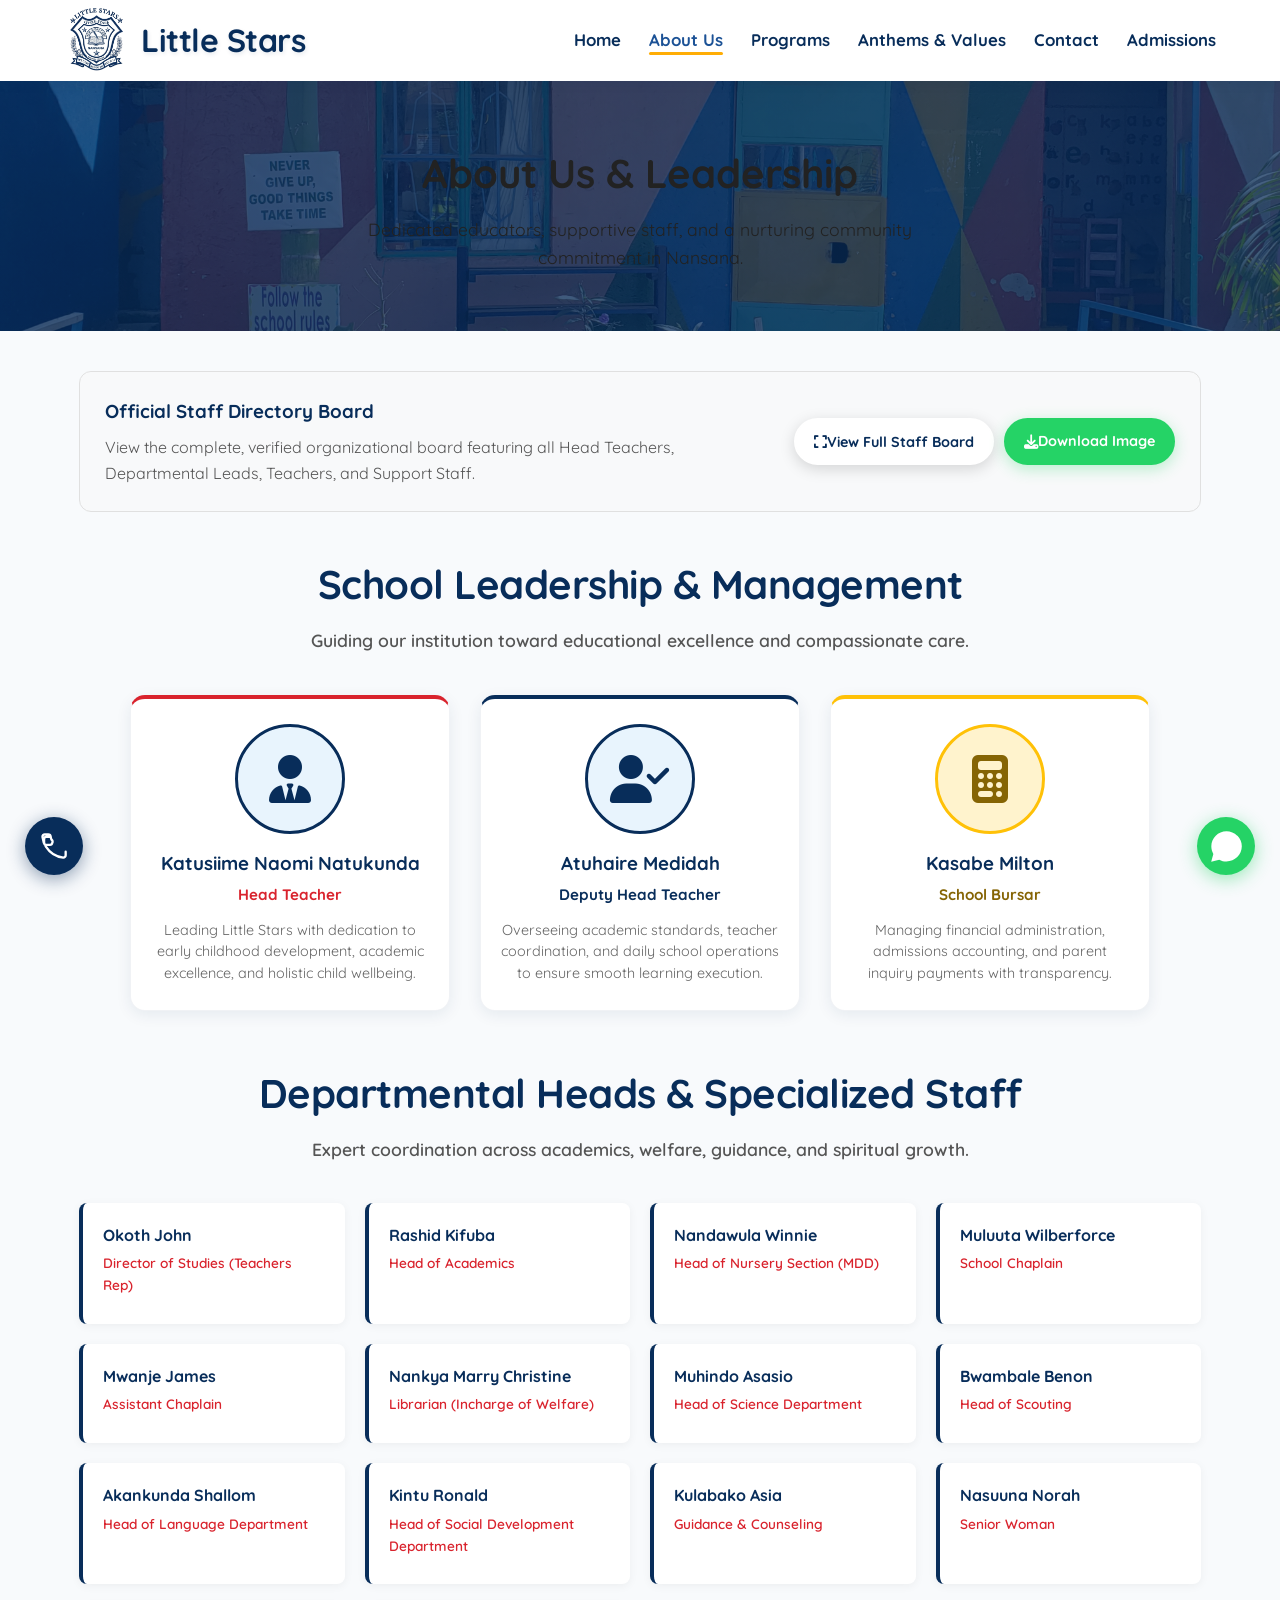
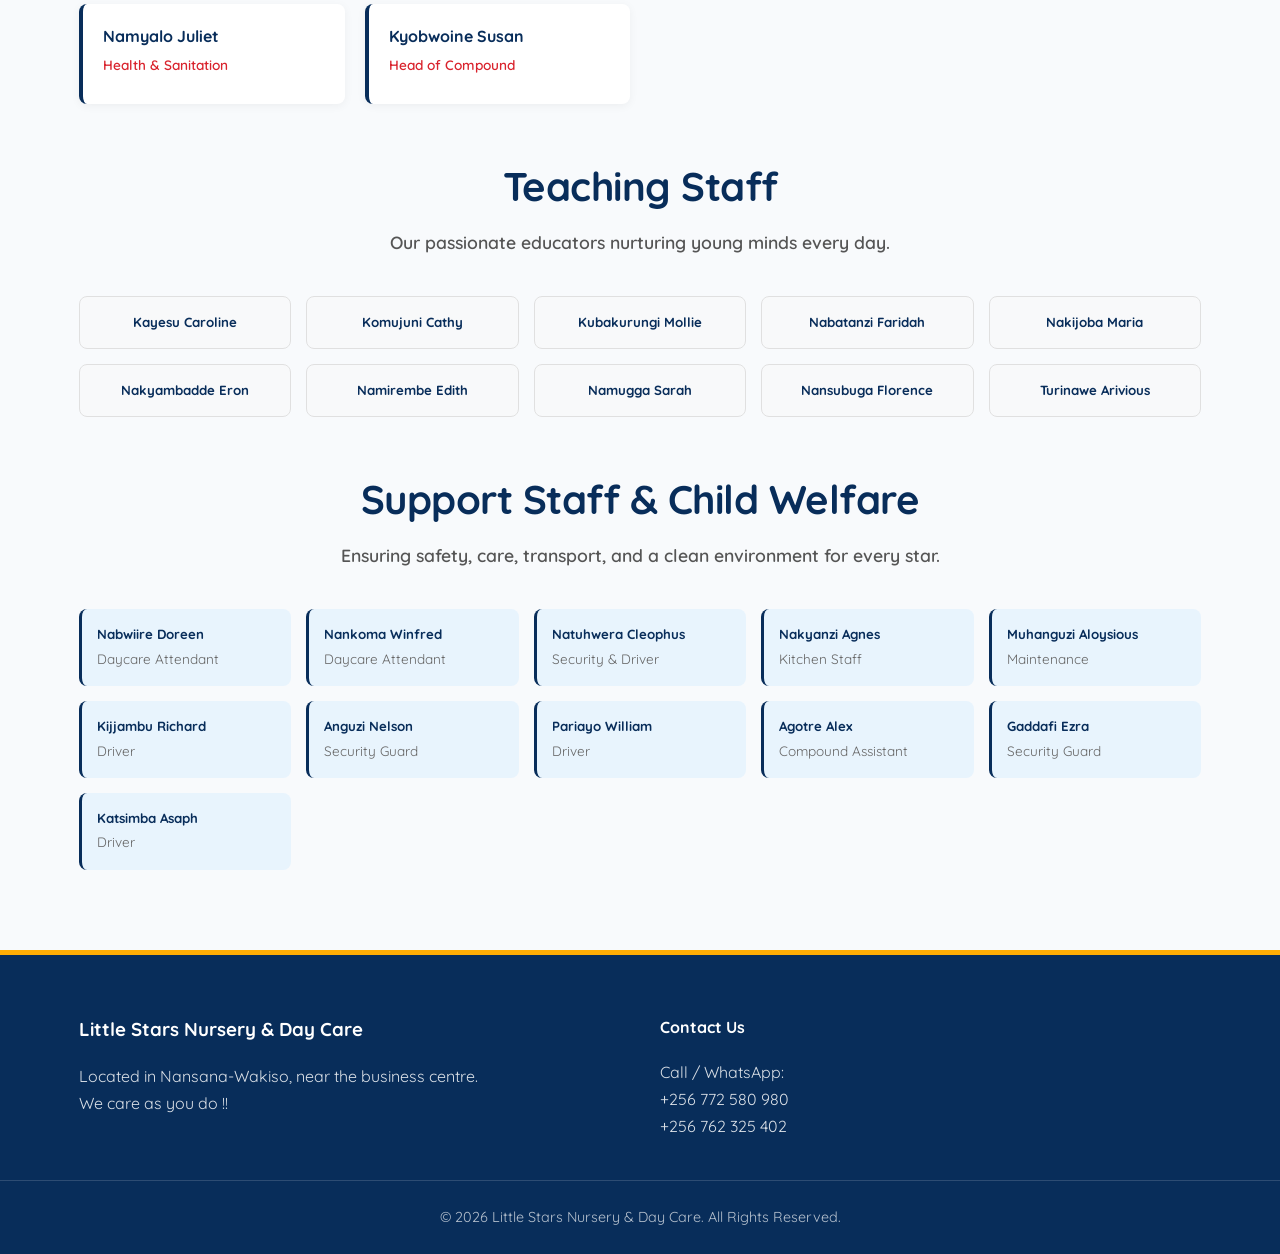
==== commit 5e05aa2b: "Fix about.html: correct image paths and fix logo" ====
--- a/about.html
+++ b/about.html
@@ -23,7 +23,7 @@
         <div class="container header-container">
             <div class="logo">
                 <a href="index.html" class="brand-container">
-                    <img src="1788095920454.png" alt="Little Stars Nursery Logo">
+                    <img src="assets/logo.png" alt="Little Stars Nursery Logo">
                     <span class="brand-text">Little Stars</span>
                 </a>
             </div>
@@ -31,9 +31,9 @@
                 <ul class="nav-links">
                     <li><a href="index.html">Home</a></li>
                     <li><a href="about.html" class="active">About Us</a></li>
-                    <li><a href="classes.html">Classes / Programs</a></li>
+                    <li><a href="programs.html">Programs</a></li>
                     <li><a href="anthems.html">Anthems & Values</a></li>
-                    <li><a href="contact.html">Staff / Contact</a></li>
+                    <li><a href="contact.html">Contact</a></li>
                     <li><a href="admissions.html">Admissions</a></li>
                 </ul>
             </nav>
@@ -45,7 +45,7 @@
 
     <main>
         <!-- Page Title Banner -->
-        <section class="page-banner" style="background: linear-gradient(rgba(8, 45, 90, 0.75), rgba(8, 45, 90, 0.75)), url('20260831_150845.jpg') center/cover no-repeat; padding: 60px 0; text-align: center; color: #ffffff;">
+        <section class="page-banner" style="background: linear-gradient(rgba(8, 45, 90, 0.75), rgba(8, 45, 90, 0.75)), url('assets/20260831_150845.jpg') center/cover no-repeat; padding: 60px 0; text-align: center;">
             <div class="container">
                 <h1 style="font-size: 2.5rem; margin-bottom: 10px;">About Us & Leadership</h1>
                 <p style="font-size: 1.1rem; max-width: 650px; margin: 0 auto;">Dedicated educators, supportive staff, and a nurturing community commitment in Nansana.</p>
@@ -60,10 +60,10 @@
                     <p style="color: #555; margin: 0;">View the complete, verified organizational board featuring all Head Teachers, Departmental Leads, Teachers, and Support Staff.</p>
                 </div>
                 <div style="display: flex; gap: 10px; flex-wrap: wrap;">
-                    <button onclick="openModal('20260831_145622_2.jpg', 'Little Stars Official Staff Directory Board')" class="btn primary-btn" style="font-size: 0.9rem; padding: 10px 18px;">
+                    <button onclick="openModal('assets/1ec0d204-5974-47c2-bbf3-a21944ba8c50.jpg', 'Little Stars Official Staff Directory Board')" class="btn primary-btn" style="font-size: 0.9rem; padding: 10px 18px;">
                         <i class="fa-solid fa-expand"></i> View Full Staff Board
                     </button>
-                    <a href="20260831_145622_2.jpg" download class="btn secondary-btn" style="font-size: 0.9rem; padding: 10px 18px;">
+                    <a href="assets/1ec0d204-5974-47c2-bbf3-a21944ba8c50.jpg" download class="btn secondary-btn" style="font-size: 0.9rem; padding: 10px 18px;">
                         <i class="fa-solid fa-download"></i> Download Image
                     </a>
                 </div>
@@ -81,19 +81,19 @@
                 <!-- Head Teacher -->
                 <div class="program-card" style="flex: 0 1 320px; text-align: center; border-top: 4px solid #d9232d;">
                     <div style="padding: 25px 20px;">
-                        <div style="width: 110px; height: 110px; border-radius: 50%; background: #e8f4fd; margin: 0 auto 15px; display: flex; align-items: center; justify-content: center; border: 3px solid #082d5a; overflow: hidden;">
+                        <div style="width: 110px; height: 110px; border-radius: 50%; background: #e8f4fd; margin: 0 auto 15px; display: flex; align-items: center; justify-content: center; border: 3px solid #082d5a;">
                             <i class="fa-solid fa-user-tie" style="font-size: 3rem; color: #082d5a;"></i>
                         </div>
                         <h3 style="margin-bottom: 5px; color: #082d5a;">Katusiime Naomi Natukunda</h3>
                         <p style="color: #d9232d; font-weight: 700; font-size: 0.95rem; margin-bottom: 12px;">Head Teacher</p>
-                        <p style="font-size: 0.9rem; color: #666; line-height: 1.5;">Leading Little Stars with dedication to early childhood development, academic excellence, and holistic child welfare.</p>
+                        <p style="font-size: 0.9rem; color: #666; line-height: 1.5;">Leading Little Stars with dedication to early childhood development, academic excellence, and holistic child wellbeing.</p>
                     </div>
                 </div>
 
                 <!-- Deputy Head Teacher -->
                 <div class="program-card" style="flex: 0 1 320px; text-align: center; border-top: 4px solid #082d5a;">
                     <div style="padding: 25px 20px;">
-                        <div style="width: 110px; height: 110px; border-radius: 50%; background: #e8f4fd; margin: 0 auto 15px; display: flex; align-items: center; justify-content: center; border: 3px solid #082d5a; overflow: hidden;">
+                        <div style="width: 110px; height: 110px; border-radius: 50%; background: #e8f4fd; margin: 0 auto 15px; display: flex; align-items: center; justify-content: center; border: 3px solid #082d5a;">
                             <i class="fa-solid fa-user-check" style="font-size: 3rem; color: #082d5a;"></i>
                         </div>
                         <h3 style="margin-bottom: 5px; color: #082d5a;">Atuhaire Medidah</h3>
@@ -105,7 +105,7 @@
                 <!-- School Bursar -->
                 <div class="program-card" style="flex: 0 1 320px; text-align: center; border-top: 4px solid #ffc107;">
                     <div style="padding: 25px 20px;">
-                        <div style="width: 110px; height: 110px; border-radius: 50%; background: #fff3cd; margin: 0 auto 15px; display: flex; align-items: center; justify-content: center; border: 3px solid #ffc107; overflow: hidden;">
+                        <div style="width: 110px; height: 110px; border-radius: 50%; background: #fff3cd; margin: 0 auto 15px; display: flex; align-items: center; justify-content: center; border: 3px solid #ffc107;">
                             <i class="fa-solid fa-calculator" style="font-size: 3rem; color: #856404;"></i>
                         </div>
                         <h3 style="margin-bottom: 5px; color: #082d5a;">Kasabe Milton</h3>
@@ -204,16 +204,16 @@
             </div>
 
             <div style="display: grid; grid-template-columns: repeat(auto-fill, minmax(180px, 1fr)); gap: 15px; margin-top: 25px;">
-                <div style="background: #f8f9fa; padding: 15px; border-radius: 8px; text-align: center; border: 1px solid #e0e0e0;"><h5 style="margin: 0; color: #082d5a;">Kayesu Caroline</h5><span style="font-size: 0.8rem; color: #666;">Teacher</span></div>
-                <div style="background: #f8f9fa; padding: 15px; border-radius: 8px; text-align: center; border: 1px solid #e0e0e0;"><h5 style="margin: 0; color: #082d5a;">Komujuni Cathy</h5><span style="font-size: 0.8rem; color: #666;">Teacher</span></div>
-                <div style="background: #f8f9fa; padding: 15px; border-radius: 8px; text-align: center; border: 1px solid #e0e0e0;"><h5 style="margin: 0; color: #082d5a;">Kubakurungi Mollie</h5><span style="font-size: 0.8rem; color: #666;">Teacher</span></div>
-                <div style="background: #f8f9fa; padding: 15px; border-radius: 8px; text-align: center; border: 1px solid #e0e0e0;"><h5 style="margin: 0; color: #082d5a;">Nabatanzi Faridah</h5><span style="font-size: 0.8rem; color: #666;">Teacher</span></div>
-                <div style="background: #f8f9fa; padding: 15px; border-radius: 8px; text-align: center; border: 1px solid #e0e0e0;"><h5 style="margin: 0; color: #082d5a;">Nakijoba Maria</h5><span style="font-size: 0.8rem; color: #666;">Teacher</span></div>
-                <div style="background: #f8f9fa; padding: 15px; border-radius: 8px; text-align: center; border: 1px solid #e0e0e0;"><h5 style="margin: 0; color: #082d5a;">Nakyambadde Eron</h5><span style="font-size: 0.8rem; color: #666;">Teacher</span></div>
-                <div style="background: #f8f9fa; padding: 15px; border-radius: 8px; text-align: center; border: 1px solid #e0e0e0;"><h5 style="margin: 0; color: #082d5a;">Namirembe Edith</h5><span style="font-size: 0.8rem; color: #666;">Teacher</span></div>
-                <div style="background: #f8f9fa; padding: 15px; border-radius: 8px; text-align: center; border: 1px solid #e0e0e0;"><h5 style="margin: 0; color: #082d5a;">Namugga Sarah</h5><span style="font-size: 0.8rem; color: #666;">Teacher</span></div>
-                <div style="background: #f8f9fa; padding: 15px; border-radius: 8px; text-align: center; border: 1px solid #e0e0e0;"><h5 style="margin: 0; color: #082d5a;">Nansubuga Florence</h5><span style="font-size: 0.8rem; color: #666;">Teacher</span></div>
-                <div style="background: #f8f9fa; padding: 15px; border-radius: 8px; text-align: center; border: 1px solid #e0e0e0;"><h5 style="margin: 0; color: #082d5a;">Turinawe Arivious</h5><span style="font-size: 0.8rem; color: #666;">Teacher</span></div>
+                <div style="background: #f8f9fa; padding: 15px; border-radius: 8px; text-align: center; border: 1px solid #e0e0e0;"><h5 style="margin: 0; color: #082d5a;">Kayesu Caroline</h5></div>
+                <div style="background: #f8f9fa; padding: 15px; border-radius: 8px; text-align: center; border: 1px solid #e0e0e0;"><h5 style="margin: 0; color: #082d5a;">Komujuni Cathy</h5></div>
+                <div style="background: #f8f9fa; padding: 15px; border-radius: 8px; text-align: center; border: 1px solid #e0e0e0;"><h5 style="margin: 0; color: #082d5a;">Kubakurungi Mollie</h5></div>
+                <div style="background: #f8f9fa; padding: 15px; border-radius: 8px; text-align: center; border: 1px solid #e0e0e0;"><h5 style="margin: 0; color: #082d5a;">Nabatanzi Faridah</h5></div>
+                <div style="background: #f8f9fa; padding: 15px; border-radius: 8px; text-align: center; border: 1px solid #e0e0e0;"><h5 style="margin: 0; color: #082d5a;">Nakijoba Maria</h5></div>
+                <div style="background: #f8f9fa; padding: 15px; border-radius: 8px; text-align: center; border: 1px solid #e0e0e0;"><h5 style="margin: 0; color: #082d5a;">Nakyambadde Eron</h5></div>
+                <div style="background: #f8f9fa; padding: 15px; border-radius: 8px; text-align: center; border: 1px solid #e0e0e0;"><h5 style="margin: 0; color: #082d5a;">Namirembe Edith</h5></div>
+                <div style="background: #f8f9fa; padding: 15px; border-radius: 8px; text-align: center; border: 1px solid #e0e0e0;"><h5 style="margin: 0; color: #082d5a;">Namugga Sarah</h5></div>
+                <div style="background: #f8f9fa; padding: 15px; border-radius: 8px; text-align: center; border: 1px solid #e0e0e0;"><h5 style="margin: 0; color: #082d5a;">Nansubuga Florence</h5></div>
+                <div style="background: #f8f9fa; padding: 15px; border-radius: 8px; text-align: center; border: 1px solid #e0e0e0;"><h5 style="margin: 0; color: #082d5a;">Turinawe Arivious</h5></div>
             </div>
         </section>
 
@@ -225,23 +225,23 @@
             </div>
 
             <div style="display: grid; grid-template-columns: repeat(auto-fill, minmax(200px, 1fr)); gap: 15px; margin-top: 25px;">
-                <div style="background: #e8f4fd; padding: 15px; border-radius: 8px; border-left: 3px solid #082d5a;"><h5 style="margin: 0; color: #082d5a;">Nabwiire Doreen</h5><span style="font-size: 0.8rem; color: #555;">Matron</span></div>
-                <div style="background: #e8f4fd; padding: 15px; border-radius: 8px; border-left: 3px solid #082d5a;"><h5 style="margin: 0; color: #082d5a;">Nankoma Winfred</h5><span style="font-size: 0.8rem; color: #555;">Matron</span></div>
-                <div style="background: #e8f4fd; padding: 15px; border-radius: 8px; border-left: 3px solid #082d5a;"><h5 style="margin: 0; color: #082d5a;">Natuhwera Cleophus</h5><span style="font-size: 0.8rem; color: #555;">Children's Welfare</span></div>
-                <div style="background: #e8f4fd; padding: 15px; border-radius: 8px; border-left: 3px solid #082d5a;"><h5 style="margin: 0; color: #082d5a;">Nakyanzi Agnes</h5><span style="font-size: 0.8rem; color: #555;">Children's Welfare</span></div>
-                <div style="background: #e8f4fd; padding: 15px; border-radius: 8px; border-left: 3px solid #082d5a;"><h5 style="margin: 0; color: #082d5a;">Muhanguzi Aloysious</h5><span style="font-size: 0.8rem; color: #555;">Children's Welfare</span></div>
-                <div style="background: #e8f4fd; padding: 15px; border-radius: 8px; border-left: 3px solid #082d5a;"><h5 style="margin: 0; color: #082d5a;">Kijjambu Richard</h5><span style="font-size: 0.8rem; color: #555;">Caretaker</span></div>
-                <div style="background: #e8f4fd; padding: 15px; border-radius: 8px; border-left: 3px solid #082d5a;"><h5 style="margin: 0; color: #082d5a;">Anguzi Nelson</h5><span style="font-size: 0.8rem; color: #555;">Caretaker</span></div>
-                <div style="background: #e8f4fd; padding: 15px; border-radius: 8px; border-left: 3px solid #082d5a;"><h5 style="margin: 0; color: #082d5a;">Pariayo William</h5><span style="font-size: 0.8rem; color: #555;">School Driver</span></div>
-                <div style="background: #e8f4fd; padding: 15px; border-radius: 8px; border-left: 3px solid #082d5a;"><h5 style="margin: 0; color: #082d5a;">Agotre Alex</h5><span style="font-size: 0.8rem; color: #555;">School Driver</span></div>
-                <div style="background: #e8f4fd; padding: 15px; border-radius: 8px; border-left: 3px solid #082d5a;"><h5 style="margin: 0; color: #082d5a;">Gaddafi Ezra</h5><span style="font-size: 0.8rem; color: #555;">School Driver</span></div>
-                <div style="background: #e8f4fd; padding: 15px; border-radius: 8px; border-left: 3px solid #082d5a;"><h5 style="margin: 0; color: #082d5a;">Katsimba Asaph</h5><span style="font-size: 0.8rem; color: #555;">Security Guard</span></div>
+                <div style="background: #e8f4fd; padding: 15px; border-radius: 8px; border-left: 3px solid #082d5a;"><h5 style="margin: 0; color: #082d5a;">Nabwiire Doreen</h5><span style="font-size: 0.85rem; color: #666;">Daycare Attendant</span></div>
+                <div style="background: #e8f4fd; padding: 15px; border-radius: 8px; border-left: 3px solid #082d5a;"><h5 style="margin: 0; color: #082d5a;">Nankoma Winfred</h5><span style="font-size: 0.85rem; color: #666;">Daycare Attendant</span></div>
+                <div style="background: #e8f4fd; padding: 15px; border-radius: 8px; border-left: 3px solid #082d5a;"><h5 style="margin: 0; color: #082d5a;">Natuhwera Cleophus</h5><span style="font-size: 0.85rem; color: #666;">Security & Driver</span></div>
+                <div style="background: #e8f4fd; padding: 15px; border-radius: 8px; border-left: 3px solid #082d5a;"><h5 style="margin: 0; color: #082d5a;">Nakyanzi Agnes</h5><span style="font-size: 0.85rem; color: #666;">Kitchen Staff</span></div>
+                <div style="background: #e8f4fd; padding: 15px; border-radius: 8px; border-left: 3px solid #082d5a;"><h5 style="margin: 0; color: #082d5a;">Muhanguzi Aloysious</h5><span style="font-size: 0.85rem; color: #666;">Maintenance</span></div>
+                <div style="background: #e8f4fd; padding: 15px; border-radius: 8px; border-left: 3px solid #082d5a;"><h5 style="margin: 0; color: #082d5a;">Kijjambu Richard</h5><span style="font-size: 0.85rem; color: #666;">Driver</span></div>
+                <div style="background: #e8f4fd; padding: 15px; border-radius: 8px; border-left: 3px solid #082d5a;"><h5 style="margin: 0; color: #082d5a;">Anguzi Nelson</h5><span style="font-size: 0.85rem; color: #666;">Security Guard</span></div>
+                <div style="background: #e8f4fd; padding: 15px; border-radius: 8px; border-left: 3px solid #082d5a;"><h5 style="margin: 0; color: #082d5a;">Pariayo William</h5><span style="font-size: 0.85rem; color: #666;">Driver</span></div>
+                <div style="background: #e8f4fd; padding: 15px; border-radius: 8px; border-left: 3px solid #082d5a;"><h5 style="margin: 0; color: #082d5a;">Agotre Alex</h5><span style="font-size: 0.85rem; color: #666;">Compound Assistant</span></div>
+                <div style="background: #e8f4fd; padding: 15px; border-radius: 8px; border-left: 3px solid #082d5a;"><h5 style="margin: 0; color: #082d5a;">Gaddafi Ezra</h5><span style="font-size: 0.85rem; color: #666;">Security Guard</span></div>
+                <div style="background: #e8f4fd; padding: 15px; border-radius: 8px; border-left: 3px solid #082d5a;"><h5 style="margin: 0; color: #082d5a;">Katsimba Asaph</h5><span style="font-size: 0.85rem; color: #666;">Driver</span></div>
             </div>
         </section>
     </main>
 
     <!-- Modal for Fullscreen Staff Directory Board View -->
-    <div id="imageModal" class="modal" style="display: none; position: fixed; z-index: 1000; left: 0; top: 0; width: 100%; height: 100%; overflow: auto; background-color: rgba(0,0,0,0.85); justify-content: center; align-items: center; padding: 20px;">
+    <div id="imageModal" class="modal" style="display: none; position: fixed; z-index: 1000; left: 0; top: 0; width: 100%; height: 100%; overflow: auto; background-color: rgba(0,0,0,0.85); justify-content: center; align-items: center;">
         <span style="position: absolute; top: 15px; right: 25px; color: #fff; font-size: 35px; font-weight: bold; cursor: pointer;" onclick="closeModal()">&times;</span>
         <div style="max-width: 800px; width: 100%; text-align: center;">
             <img id="modalImg" style="max-width: 100%; max-height: 80vh; border-radius: 8px;" alt="Staff Directory Preview">
@@ -271,14 +271,14 @@
     <!-- Floating Call Button -->
     <a href="tel:+256772580980" class="floating-call" aria-label="Call Us">
         <svg width="28" height="28" viewBox="0 0 24 24" fill="none" stroke="currentColor" stroke-width="2" stroke-linecap="round" stroke-linejoin="round">
-            <path d="M22 16.92v3a2 2 0 0 1-2.18 2 19.79 19.79 0 0 1-8.63-3.07 19.5 19.5 0 0 1-6-6 19.79 19.79 0 0 1-3.07-8.67A2 2 0 0 1 4.11 2h3a2 2 0 0 1 2 1.72 12.84 12.84 0 0 0 .7 2.81 2 2 0 0 1-.45 2.11L8.09 9.91a16 16 0 0 0 6 6l1.27-1.27a2 2 0 0 1 2.11-.45 12.84 12.84 0 0 0 2.81.7A2 2 0 0 1 22 16.92z"></path>
+            <path d="M22 16.92v3a2 2 0 0 1-2.18 2 19.79 19.79 0 0 1-8.63-3.07 19.5 19.5 0 0 1-6-6 19.79 19.79 0 0 1-3.07-8.67A2 2 0 0 1 4.11 2h3a2 2 0 0 1 2 1.72 12.84 12.84 0 0 0 .7 2.81 2 2 0 0 1 .7 2.81 2 2 0 0 1-2 1.72h-3a2 2 0 0 1-2-2v-3a2 2 0 0 1 2-2h3"></path>
         </svg>
     </a>
 
     <!-- Floating WhatsApp CTA -->
-    <a href="https://wa.me/256772580980?text=Hello%2C%20I%20have%20an%20inquiry%20regarding%20Little%20Stars%20Nursery%20%26%20Day%20Care." class="floating-whatsapp" target="_blank" rel="noopener noreferrer" aria-label="Chat with us on WhatsApp">
+    <a href="https://wa.me/256772580980?text=Hello%2C%20I%20have%20an%20inquiry%20regarding%20Little%20Stars%20Nursery%20%26%20Day%20Care." class="floating-whatsapp" target="_blank" rel="noopener noreferrer" aria-label="Chat on WhatsApp">
         <svg xmlns="http://www.w3.org/2000/svg" viewBox="0 0 448 512" width="35" height="35" fill="#ffffff">
-            <path d="M380.9 97.1C339 55.1 283.2 32 223.9 32c-122.4 0-222 99.6-222 222 0 39.1 10.2 77.3 29.6 111L0 480l117.7-30.9c32.4 17.7 68.9 27 106.1 27h.1c122.3 0 224.1-99.6 224.1-222 0-59.3-25.2-115-67.1-157zm-157 341.6c-33.2 0-65.7-8.9-94-25.7l-6.7-4-69.8 18.3L72 359.2l-4.4-7c-18.5-29.4-28.2-63.3-28.2-98.2 0-101.7 82.8-184.5 184.6-184.5 49.3 0 95.6 19.2 130.4 54.1 34.8 34.9 56.2 81.2 56.1 130.5 0 101.8-84.9 184.6-186.6 184.6zm101.2-138.2c-5.5-2.8-32.8-16.2-37.9-18-5.1-1.9-8.8-2.8-12.5 2.8-3.7 5.6-14.3 18-17.6 21.8-3.2 3.7-6.5 4.2-12 1.4-32.6-16.3-54-29.1-75.5-66-5.7-9.8 5.7-9.1 16.3-30.3 1.8-3.7 .9-6.9-.5-9.7-1.4-2.8-12.5-30.1-17.1-41.2-4.5-10.8-9.1-9.3-12.5-9.5-3.2-.2-6.9-.2-10.6-.2-3.7 0-9.7 1.4-14.8 6.9-5.1 5.6-19.4 19-19.4 46.3 0 27.3 19.9 53.7 22.6 57.4 2.8 3.7 39.1 59.7 94.8 83.8 35.2 15.2 49 16.5 66.6 13.9 10.7-1.6 32.8-13.4 37.4-26.4 4.6-13 4.6-24.1 3.2-26.4-1.3-2.5-5-3.9-10.5-6.6z"/>
+            <path d="M380.9 97.1C339 55.1 283.2 32 223.9 32c-122.4 0-222 99.6-222 222 0 39.1 10.2 77.3 29.6 111L0 480l117.7-30.9c32.4 17.7 68.9 27 106.1 27h.1c122.3 0 224.1-99.6 224.1-222 0-59.3-24.3-115.5-63.1-154.3z"></path>
         </svg>
     </a>
 
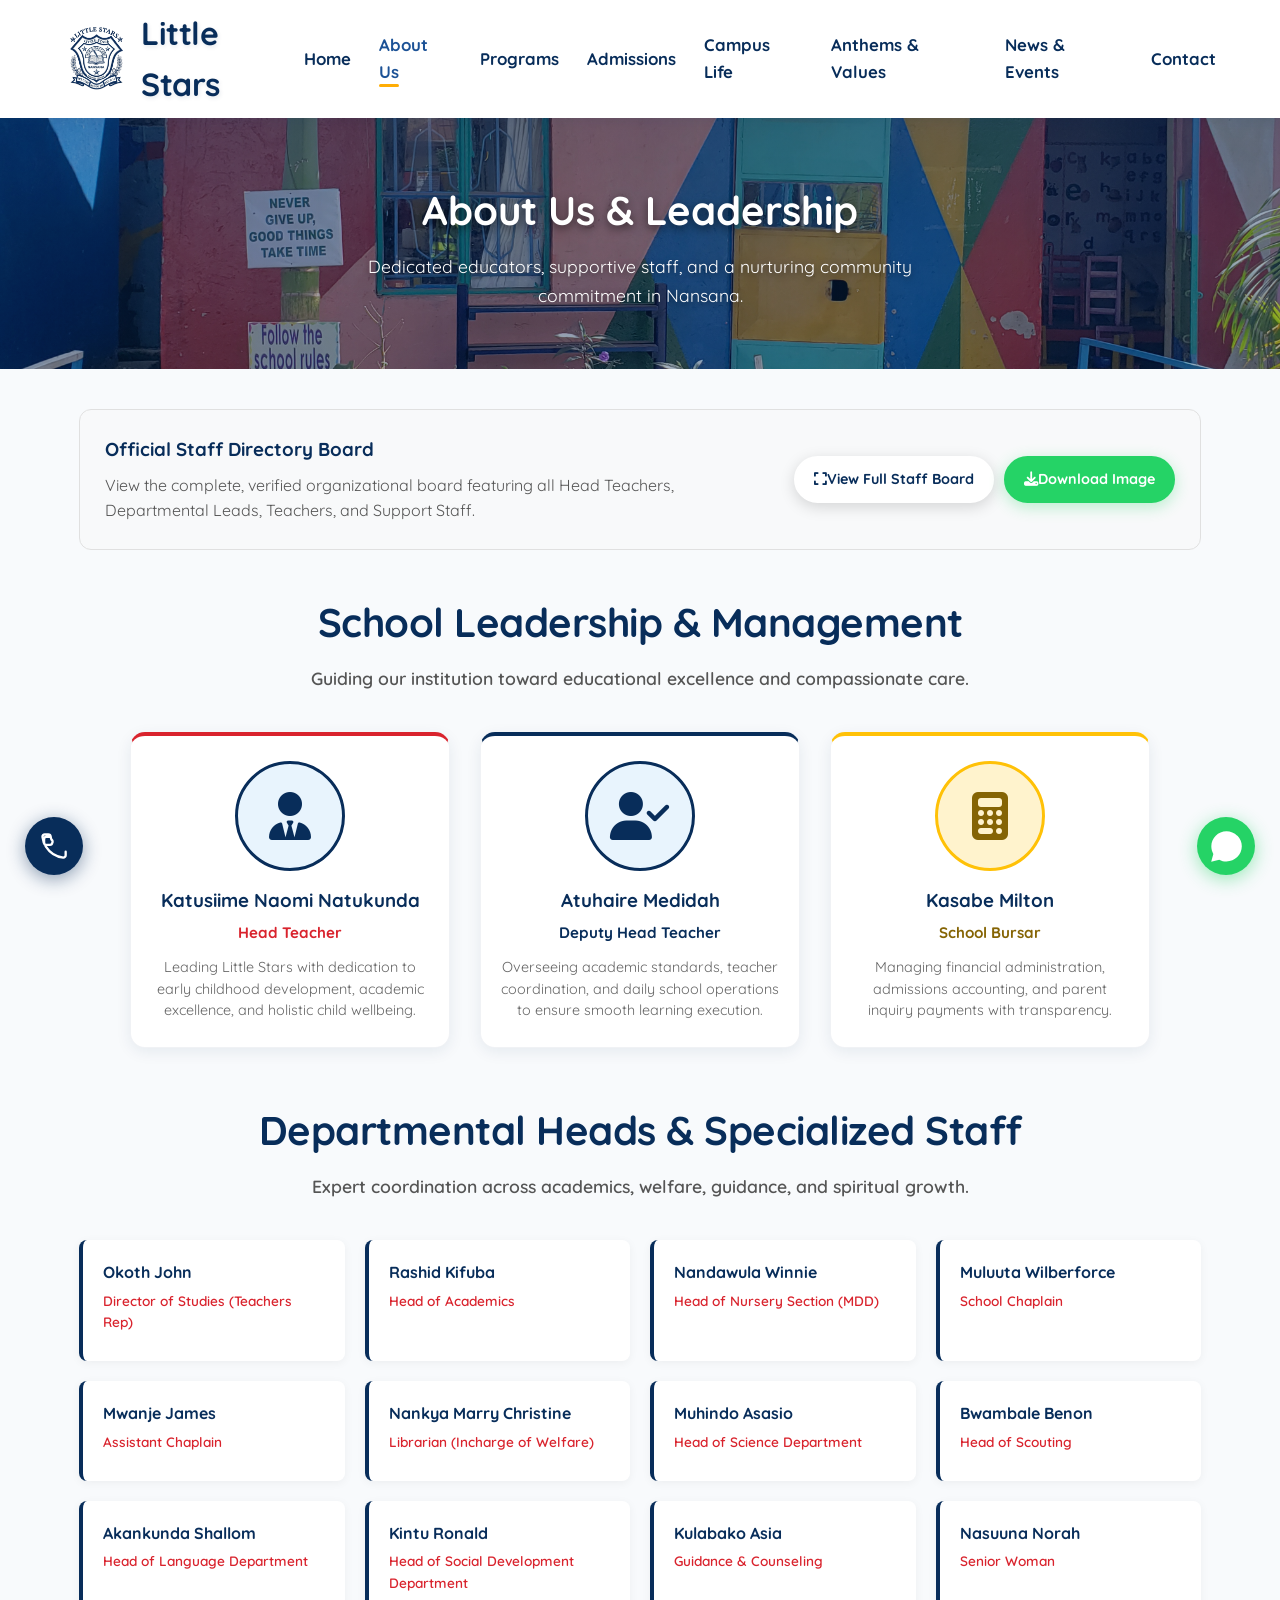
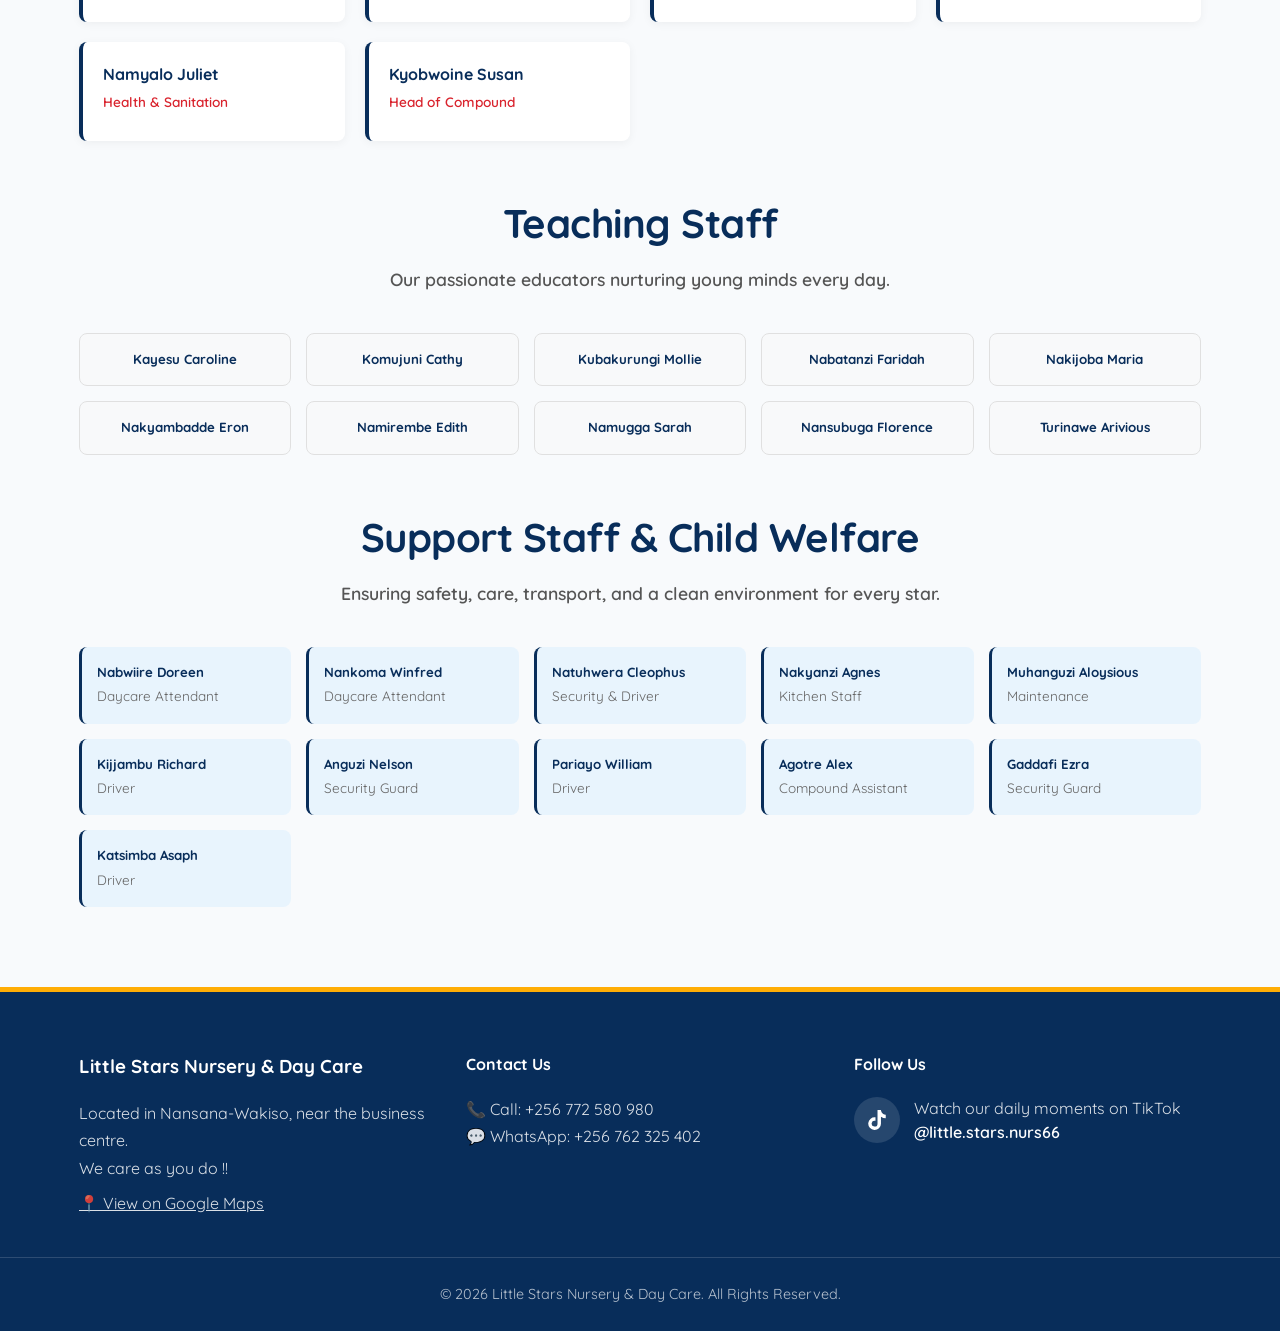
==== commit 6f30d541: "new update" ====
--- a/about.html
+++ b/about.html
@@ -4,6 +4,8 @@
     <meta charset="UTF-8">
     <meta name="viewport" content="width=device-width, initial-scale=1.0">
     <title>About Us & Staff | Little Stars Nursery & Day Care</title>
+    <meta name="description" content="Meet the dedicated teaching and support staff of Little Stars Nursery & Day Care in Nansana. Learn our mission, vision, and core values.">
+    <link rel="canonical" href="https://littlestarsnd.com/about.html">
     
     <!-- Preloading fonts -->
     <link rel="preconnect" href="https://fonts.googleapis.com">
@@ -15,6 +17,54 @@
 
     <!-- Link to single stylesheet -->
     <link rel="stylesheet" href="style.css">
+
+    <!-- Local Business Structured Data -->
+    <script type="application/ld+json">
+    {
+        "@context": "https://schema.org",
+        "@type": ["ChildCare", "School"],
+        "name": "Little Stars Nursery & Day Care",
+        "alternateName": "Little Stars Nursery and Daycare Nansana",
+        "description": "Little Stars Nursery & Day Care offers loving day care, nursery, and primary education in Nansana, Wakiso, Uganda for children aged 1 to 6 years.",
+        "url": "https://littlestarsnd.com/",
+        "logo": "https://littlestarsnd.com/assets/logo.png",
+        "image": "https://littlestarsnd.com/assets/logo.png",
+        "telephone": ["+256772580980", "+256762325402"],
+        "email": "littlestarsnurseryanddaycare@gmail.com",
+        "address": {
+            "@type": "PostalAddress",
+            "streetAddress": "Nansana-Wakiso, near the Business Centre",
+            "addressLocality": "Nansana",
+            "addressRegion": "Wakiso",
+            "postalCode": "P.O. Box 78",
+            "addressCountry": "UG"
+        },
+        "geo": {
+            "@type": "GeoCoordinates",
+            "latitude": 0.3612,
+            "longitude": 32.5295
+        },
+        "hasMap": "https://maps.app.goo.gl/AvHJs4MyYUoxHnjm9",
+        "openingHoursSpecification": [
+            {
+                "@type": "OpeningHoursSpecification",
+                "dayOfWeek": ["Monday", "Tuesday", "Wednesday", "Thursday", "Friday"],
+                "opens": "07:00",
+                "closes": "17:30"
+            },
+            {
+                "@type": "OpeningHoursSpecification",
+                "dayOfWeek": "Saturday",
+                "opens": "08:00",
+                "closes": "13:00"
+            }
+        ],
+        "sameAs": [
+            "https://www.tiktok.com/@little.stars.nurs66"
+        ]
+    }
+    </script>
+
 </head>
 <body>
 
@@ -32,9 +82,11 @@
                     <li><a href="index.html">Home</a></li>
                     <li><a href="about.html" class="active">About Us</a></li>
                     <li><a href="programs.html">Programs</a></li>
+                    <li><a href="admissions.html">Admissions</a></li>
+                    <li><a href="campus-life.html">Campus Life</a></li>
                     <li><a href="anthems.html">Anthems & Values</a></li>
+                    <li><a href="news.html">News & Events</a></li>
                     <li><a href="contact.html">Contact</a></li>
-                    <li><a href="admissions.html">Admissions</a></li>
                 </ul>
             </nav>
             <button class="mobile-menu-btn" aria-label="Toggle Navigation Menu">
@@ -45,7 +97,7 @@
 
     <main>
         <!-- Page Title Banner -->
-        <section class="page-banner" style="background: linear-gradient(rgba(8, 45, 90, 0.75), rgba(8, 45, 90, 0.75)), url('assets/20260831_150845.jpg') center/cover no-repeat; padding: 60px 0; text-align: center;">
+        <section class="page-banner" style="background: linear-gradient(rgba(8, 45, 90, 0.45), rgba(8, 45, 90, 0.35)), url('assets/20260831_150845.jpg') center/cover no-repeat; padding: 60px 0; text-align: center;">
             <div class="container">
                 <h1 style="font-size: 2.5rem; margin-bottom: 10px;">About Us & Leadership</h1>
                 <p style="font-size: 1.1rem; max-width: 650px; margin: 0 auto;">Dedicated educators, supportive staff, and a nurturing community commitment in Nansana.</p>
@@ -60,10 +112,10 @@
                     <p style="color: #555; margin: 0;">View the complete, verified organizational board featuring all Head Teachers, Departmental Leads, Teachers, and Support Staff.</p>
                 </div>
                 <div style="display: flex; gap: 10px; flex-wrap: wrap;">
-                    <button onclick="openModal('assets/1ec0d204-5974-47c2-bbf3-a21944ba8c50.jpg', 'Little Stars Official Staff Directory Board')" class="btn primary-btn" style="font-size: 0.9rem; padding: 10px 18px;">
+                    <button onclick="openModal('assets/20260831_145622.jpg', 'Little Stars Official Staff Directory Board')" class="btn primary-btn" style="font-size: 0.9rem; padding: 10px 18px;">
                         <i class="fa-solid fa-expand"></i> View Full Staff Board
                     </button>
-                    <a href="assets/1ec0d204-5974-47c2-bbf3-a21944ba8c50.jpg" download class="btn secondary-btn" style="font-size: 0.9rem; padding: 10px 18px;">
+                    <a href="assets/20260831_145622.jpg" download class="btn secondary-btn" style="font-size: 0.9rem; padding: 10px 18px;">
                         <i class="fa-solid fa-download"></i> Download Image
                     </a>
                 </div>
@@ -255,12 +307,23 @@
             <div class="footer-info">
                 <h3>Little Stars Nursery & Day Care</h3>
                 <p>Located in Nansana-Wakiso, near the business centre.<br>We care as you do !!</p>
+                <p style="margin-top: 8px;"><a href="https://maps.app.goo.gl/AvHJs4MyYUoxHnjm9" target="_blank" rel="noopener noreferrer" style="color: inherit; text-decoration: underline;">📍 View on Google Maps</a></p>
             </div>
             <div class="footer-contact">
                 <h4>Contact Us</h4>
-                <p>Call / WhatsApp:</p>
-                <p>+256 772 580 980</p> 
-                <p>+256 762 325 402</p>
+                <p>📞 Call: <a href="tel:+256772580980" style="color: inherit;">+256 772 580 980</a></p>
+                <p>💬 WhatsApp: <a href="https://wa.me/256762325402" target="_blank" rel="noopener noreferrer" style="color: inherit;">+256 762 325 402</a></p>
+            </div>
+            <div class="footer-social">
+                <h4>Follow Us</h4>
+                <div class="social-icons">
+                    <a href="https://www.tiktok.com/@little.stars.nurs66" target="_blank" rel="noopener noreferrer" class="social-icon-link" aria-label="Follow Little Stars Nursery & Day Care on TikTok">
+                        <svg xmlns="http://www.w3.org/2000/svg" viewBox="0 0 448 512" width="20" height="20" fill="currentColor">
+                            <path d="M448,209.91a210.06,210.06,0,0,1-122.77-39.25V349.38A162.55,162.55,0,1,1,185,188.31V278.2a74.62,74.62,0,1,0,52.23,71.18V0l88,0a121.18,121.18,0,0,0,1.86,22.17h0A122.18,122.18,0,0,0,381,102.39a121.43,121.43,0,0,0,67,20.14Z"></path>
+                        </svg>
+                    </a>
+                    <p class="social-handle">Watch our daily moments on TikTok<br><a href="https://www.tiktok.com/@little.stars.nurs66" target="_blank" rel="noopener noreferrer">@little.stars.nurs66</a></p>
+                </div>
             </div>
         </div>
         <div class="footer-bottom">
@@ -276,7 +339,7 @@
     </a>
 
     <!-- Floating WhatsApp CTA -->
-    <a href="https://wa.me/256772580980?text=Hello%2C%20I%20have%20an%20inquiry%20regarding%20Little%20Stars%20Nursery%20%26%20Day%20Care." class="floating-whatsapp" target="_blank" rel="noopener noreferrer" aria-label="Chat on WhatsApp">
+    <a href="https://wa.me/256762325402?text=Hello%2C%20I%20have%20an%20inquiry%20regarding%20Little%20Stars%20Nursery%20%26%20Day%20Care." class="floating-whatsapp" target="_blank" rel="noopener noreferrer" aria-label="Chat on WhatsApp">
         <svg xmlns="http://www.w3.org/2000/svg" viewBox="0 0 448 512" width="35" height="35" fill="#ffffff">
             <path d="M380.9 97.1C339 55.1 283.2 32 223.9 32c-122.4 0-222 99.6-222 222 0 39.1 10.2 77.3 29.6 111L0 480l117.7-30.9c32.4 17.7 68.9 27 106.1 27h.1c122.3 0 224.1-99.6 224.1-222 0-59.3-24.3-115.5-63.1-154.3z"></path>
         </svg>
--- a/style.css
+++ b/style.css
@@ -37,6 +37,7 @@
     background-color: var(--bg-light);
     position: relative; 
     min-height: 100vh;
+    overflow-x: hidden;
     -webkit-font-smoothing: antialiased;
     -moz-osx-font-smoothing: grayscale;
 }
@@ -255,7 +256,7 @@
    Hero Section 
    ========================================================================== */
 .hero-section {
-    background: linear-gradient(rgba(8, 45, 90, 0.55), rgba(28, 82, 150, 0.55)), url('assets/1ec0d204-5974-47c2-bbf3-a21944ba8c50.jpg') center/cover no-repeat;
+    background: linear-gradient(rgba(8, 45, 90, 0.32), rgba(28, 82, 150, 0.28)), url('assets/1ec0d204-5974-47c2-bbf3-a21944ba8c50.jpg') center/cover no-repeat;
     color: var(--white);
     text-align: center;
     padding: 110px 20px 120px;
@@ -347,6 +348,8 @@
     font-size: 3rem;
     font-weight: 800;
     margin-bottom: 10px;
+    word-wrap: break-word;
+    overflow-wrap: break-word;
 }
 
 .page-header p {
@@ -354,6 +357,23 @@
     opacity: 0.9;
     max-width: 600px;
     margin: 0 auto;
+}
+
+/* Photo-background inner banners (About, Anthems, Campus Life) */
+.page-banner {
+    color: var(--white);
+}
+
+.page-banner h1 {
+    color: var(--white);
+    text-shadow: 0 3px 10px rgba(0, 0, 0, 0.55);
+    word-wrap: break-word;
+    overflow-wrap: break-word;
+}
+
+.page-banner p {
+    color: var(--white);
+    text-shadow: 0 2px 6px rgba(0, 0, 0, 0.5);
 }
 
 /* ==========================================================================
@@ -440,7 +460,7 @@
 }
 
 /* ==========================================================================
-   Video Grid (TikTok Embed Cards)
+   Video Grid (School Highlight Clips)
    ========================================================================== */
 .video-grid {
     display: flex; 
@@ -485,6 +505,21 @@
     border: none;
 }
 
+.video-wrapper video {
+    position: absolute;
+    top: 0;
+    left: 0;
+    width: 100%;
+    height: 100%;
+    object-fit: cover;
+    background: #000;
+}
+
+/* Landscape clips (e.g. stage/wide shots) get a shorter 16:9 box instead of the tall 9:16 default */
+.video-wrapper.landscape {
+    padding-top: 56.25%;
+}
+
 .video-caption {
     padding: 20px;
 }
@@ -553,39 +588,12 @@
     animation: fadeIn 0.4s ease-in-out;
 }
 
-.tab-content img {
+.tab-content img,
+.tab-content video {
     width: 50%;
     min-height: 420px;
     object-fit: cover;
-}
-
-/* TikTok Tab Frame Lock */
-.tiktok-locked-container {
-    position: relative;
-    width: 100%;
-    max-width: 325px;
-    height: 520px; 
-    overflow: hidden;
-    border-radius: var(--radius-md);
-    margin: 25px auto; 
-    box-shadow: 0 4px 15px rgba(8, 45, 90, 0.12); 
-}
-
-.tiktok-locked-container iframe {
-    width: 100%;
-    height: 700px;
-    border: none;
-}
-
-.interaction-shield {
-    position: absolute;
-    bottom: 0;
-    left: 0;
-    width: 100%;
-    height: 25%;
-    z-index: 10;
-    background: transparent;
-    pointer-events: none; 
+    background: #000;
 }
 
 .tab-text {
@@ -689,6 +697,52 @@
 .footer-contact p {
     color: rgba(255, 255, 255, 0.85);
     line-height: 1.7;
+}
+
+.footer-social h4 {
+    margin-bottom: 18px;
+    color: var(--white);
+    font-weight: 800;
+}
+
+.social-icons {
+    display: flex;
+    align-items: center;
+    gap: 14px;
+}
+
+.social-icon-link {
+    display: flex;
+    align-items: center;
+    justify-content: center;
+    width: 46px;
+    height: 46px;
+    border-radius: 50%;
+    background: rgba(255, 255, 255, 0.12);
+    color: var(--white);
+    transition: var(--transition);
+    flex-shrink: 0;
+}
+
+.social-icon-link:hover {
+    background: var(--fun-accent);
+    color: var(--primary-blue);
+    transform: translateY(-3px);
+}
+
+.social-handle {
+    color: rgba(255, 255, 255, 0.85);
+    line-height: 1.5;
+}
+
+.social-handle a {
+    color: var(--white);
+    font-weight: 600;
+    text-decoration: none;
+}
+
+.social-handle a:hover {
+    text-decoration: underline;
 }
 
 .footer-bottom {
@@ -746,6 +800,14 @@
 @media (max-width: 992px) {
     .about-grid {
         grid-template-columns: 1fr;
+    }
+
+    .nav-links {
+        gap: 16px;
+    }
+
+    .nav-links a {
+        font-size: 0.95rem;
     }
 }
 
@@ -805,6 +867,27 @@
     .hero-content p {
         font-size: 1.05rem;
     }
+
+    /* Inner Page Header/Banner Titles */
+    .page-header {
+        padding: 50px 20px;
+    }
+
+    .page-header h1 {
+        font-size: 2rem;
+    }
+
+    .page-header p {
+        font-size: 1rem;
+    }
+
+    .page-banner h1 {
+        font-size: 1.9rem !important;
+    }
+
+    .page-banner p {
+        font-size: 1rem !important;
+    }
     
     .hero-buttons {
         flex-direction: column;
@@ -817,20 +900,38 @@
     }
 
     /* Tabs Responsive Adjustments */
+    .tab-buttons {
+        flex-wrap: nowrap;
+        justify-content: flex-start;
+        overflow-x: auto;
+        -webkit-overflow-scrolling: touch;
+        scroll-snap-type: x mandatory;
+        gap: 10px;
+        padding: 4px 4px 12px;
+        margin-bottom: 25px;
+        scrollbar-width: none;
+    }
+
+    .tab-buttons::-webkit-scrollbar {
+        display: none;
+    }
+
+    .tab-btn {
+        flex-shrink: 0;
+        scroll-snap-align: start;
+        padding: 9px 20px;
+        font-size: 0.88rem;
+        white-space: nowrap;
+    }
+
     .tab-content.active {
         flex-direction: column;
     }
 
-    .tab-content img {
+    .tab-content img,
+    .tab-content video {
         width: 100%;
         min-height: 260px; 
-    }
-
-    .tiktok-locked-container {
-        width: 100% !important; 
-        max-width: 320px !important; 
-        height: 480px !important; 
-        margin: 20px auto 0 !important; 
     }
 
     .tab-text {
